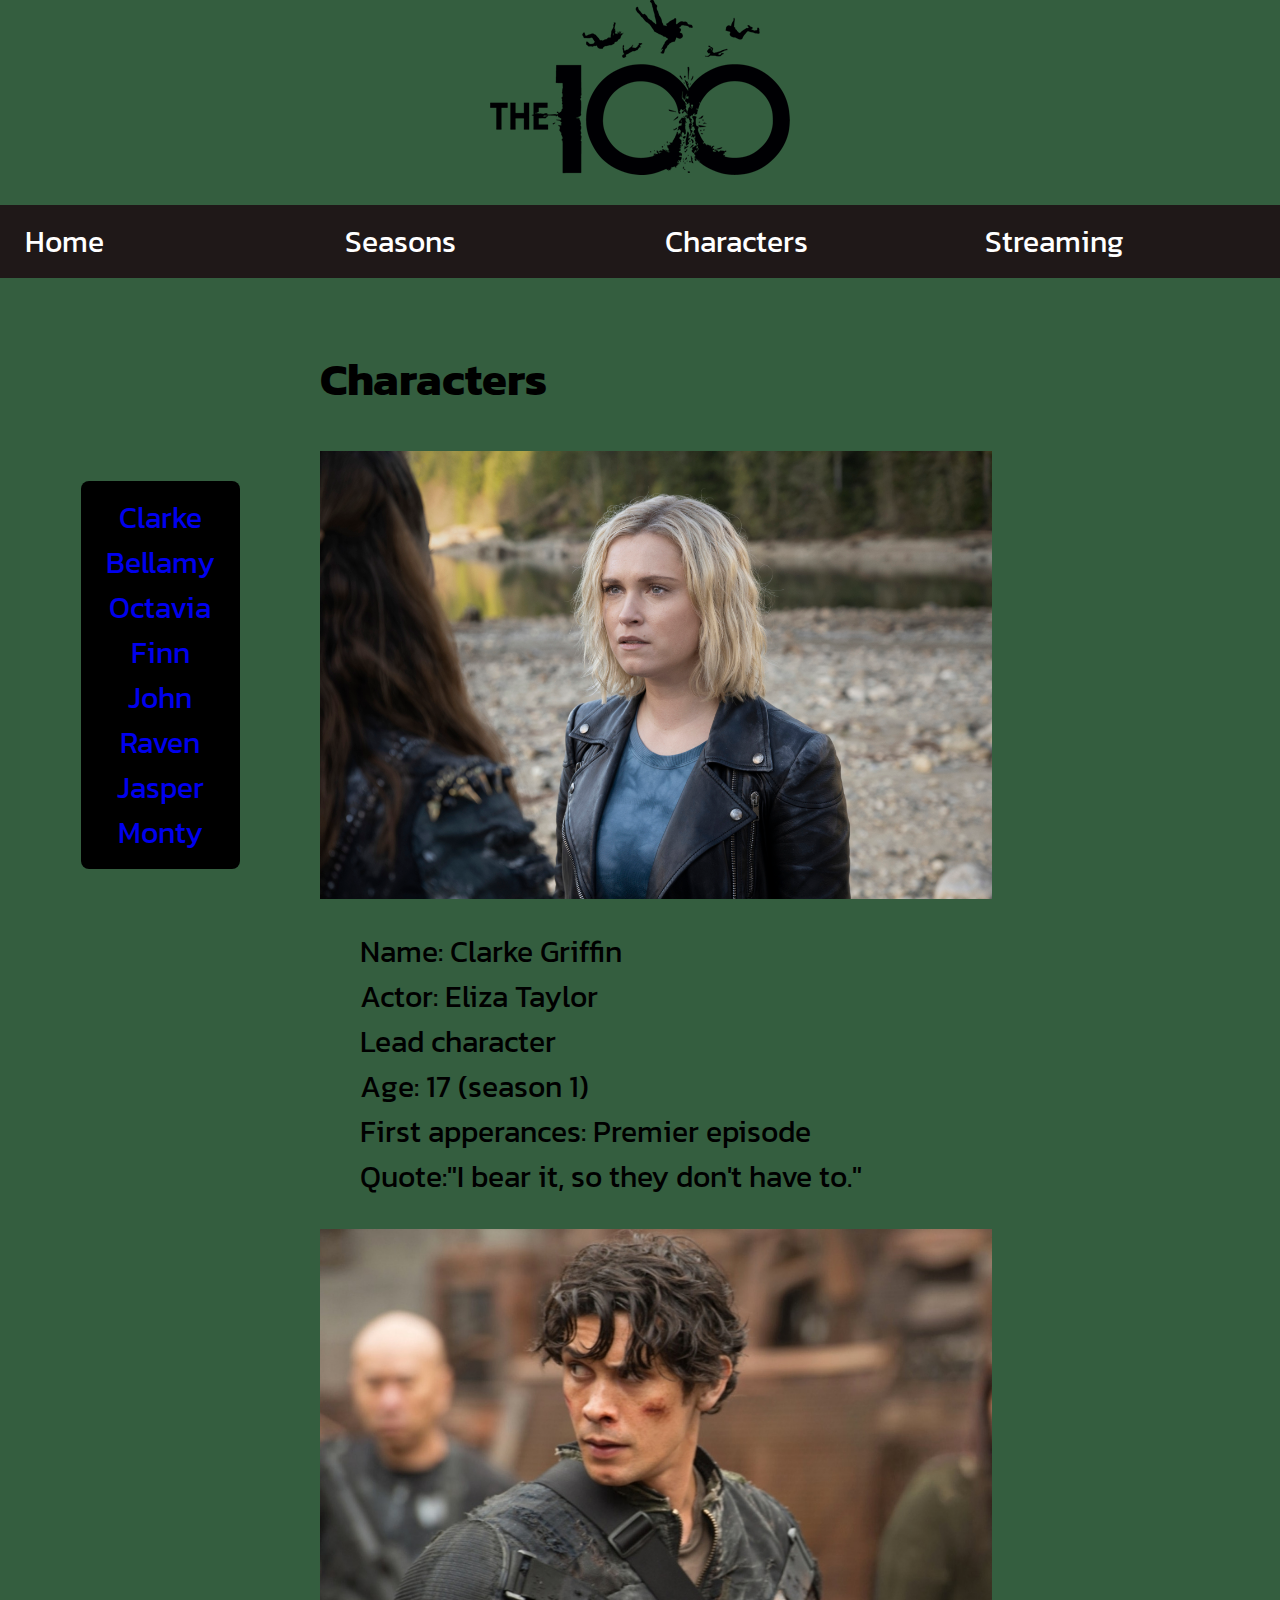
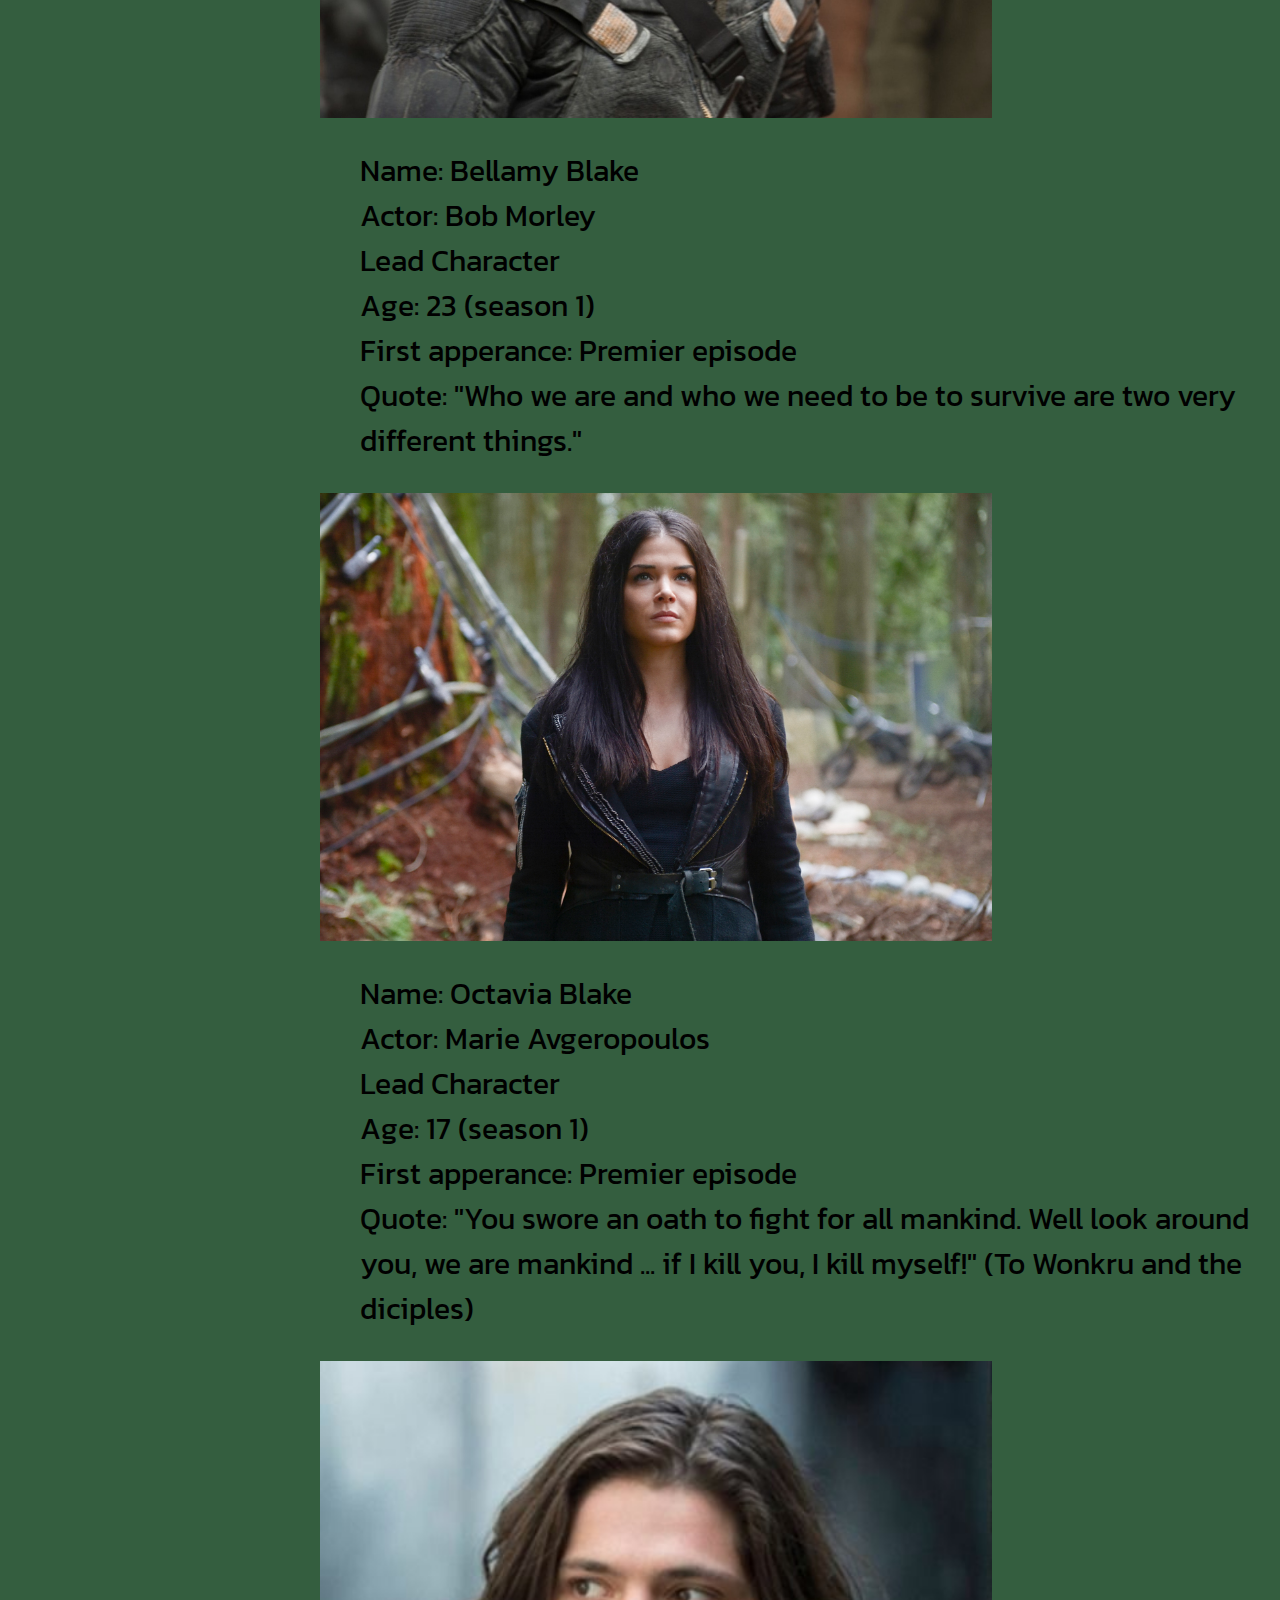
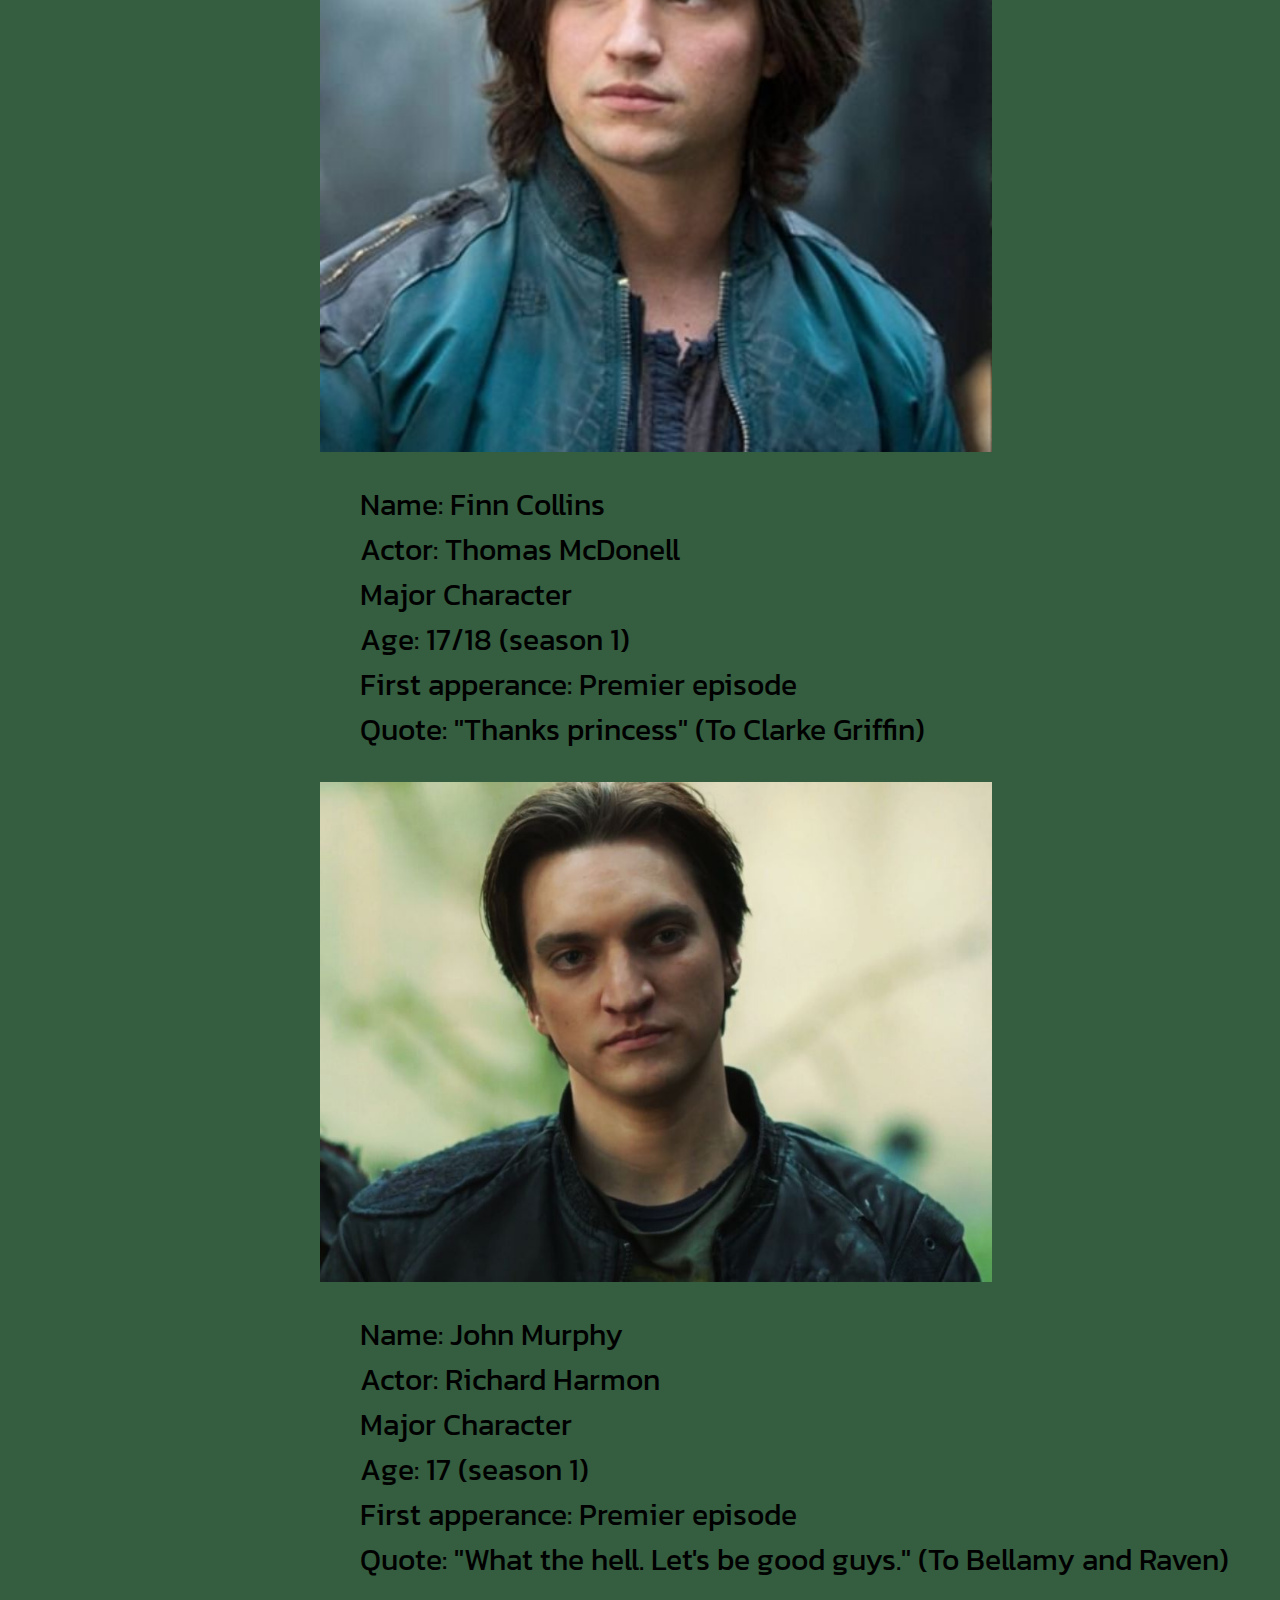
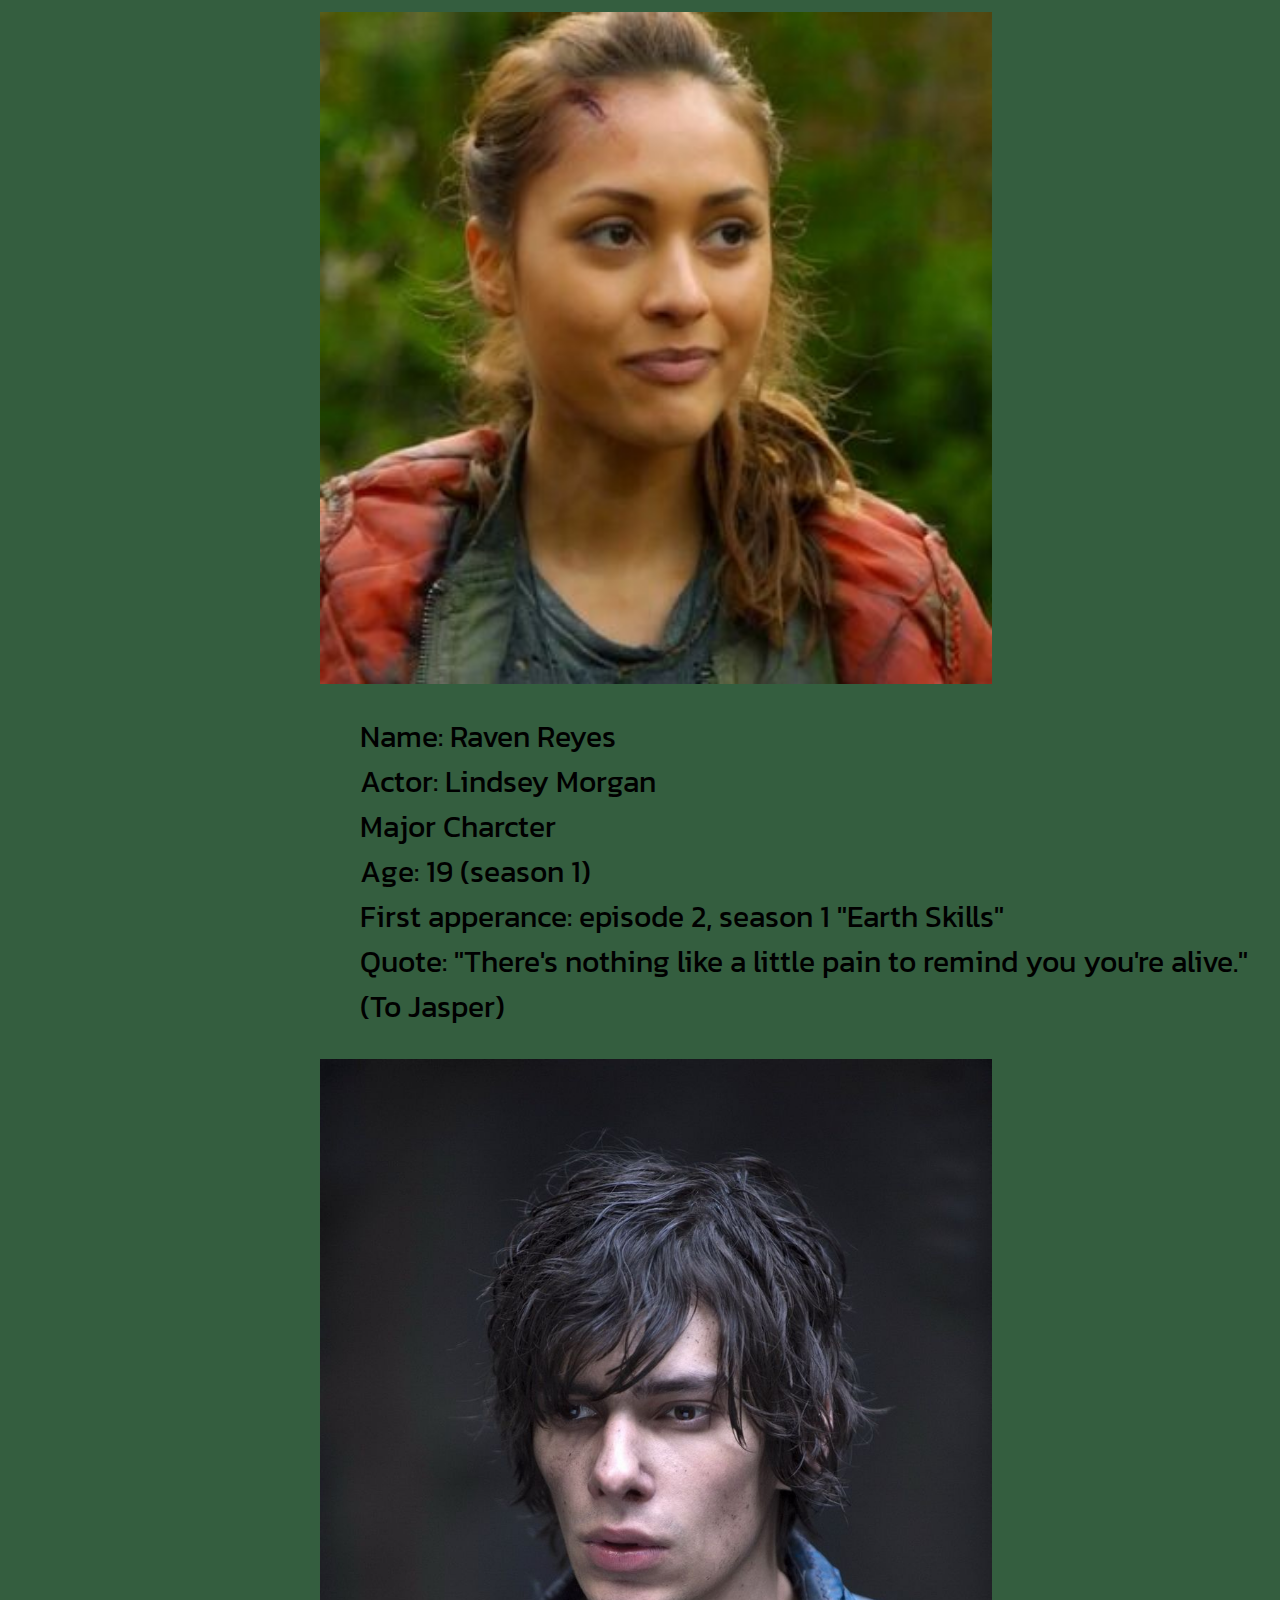
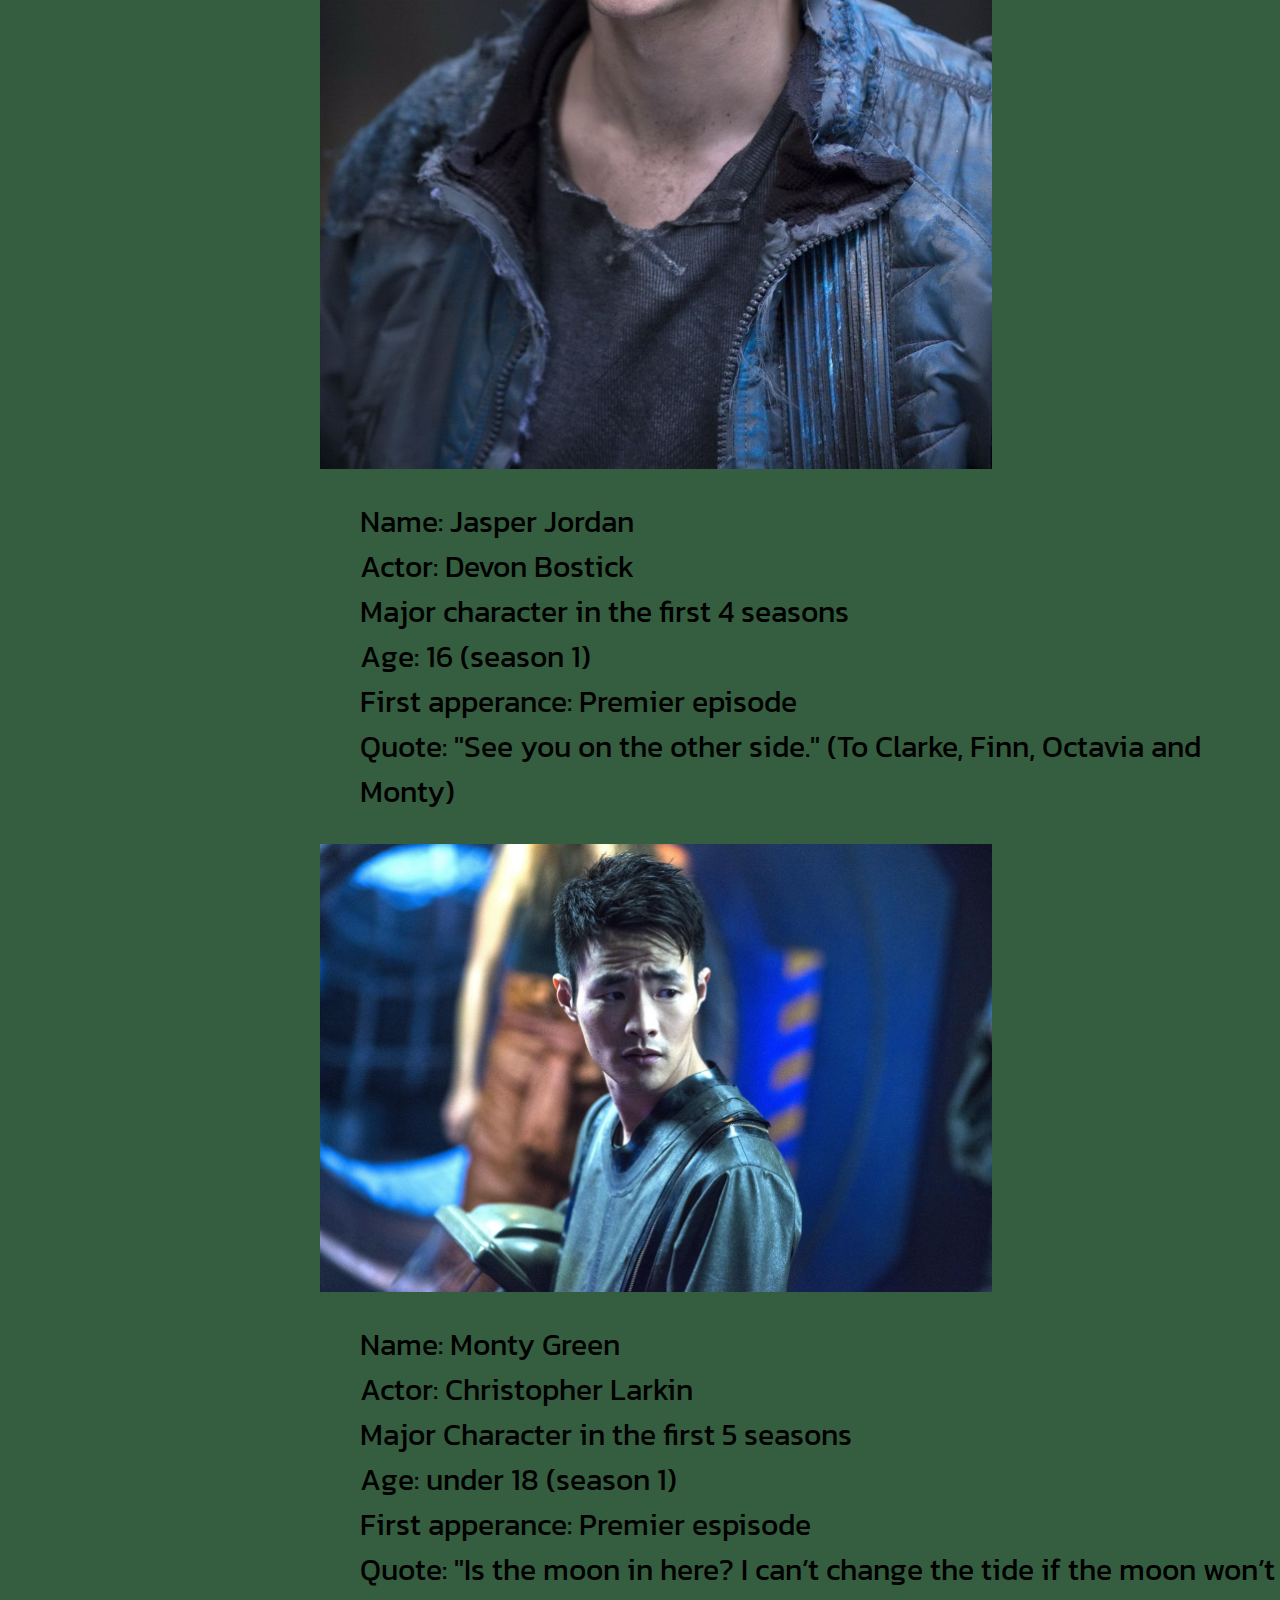
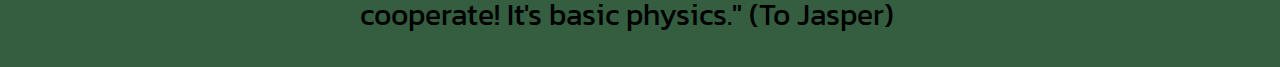
==== characters.html @ 5d99e93c "första versionen" ====
<!DOCTYPE html>
<html lang="sv">
<head>
  <link rel="stylesheet" type="text/css" href="css/style.css">
  <link rel="stylesheet" type="text/css" href="css/grid.css">
  <meta charset="utf-8"/>
  <meta name="viewport" content="width=device-width, initial-scale=1,0">
  <link rel="preconnect" href="https://fonts.googleapis.com">
  <link rel="preconnect" href="https://fonts.gstatic.com" crossorigin>
  <link href="https://fonts.googleapis.com/css2?family=Kanit:wght@300&display=swap" rel="stylesheet">
  <title>Characters</title>
</head>

<body>
  <div class="grid">
    <!-- Standard header-->
    <img id="logga" src=img/logga.png alt="Picture of the logo of the series">

      <p id="home" class="länkdesign"><a href="index.html" title="Home">Home</a></p>
      <p id="seasons" class="länkdesign"><a href="teaser-seasons.html" title="Seasons">Seasons</a></p>
      <p id="characters" class="länkdesign"><a href="characters.html" title="Characters">Characters</a></p>
      <p id="streaming" class="länkdesign"><a href="https://www.netflix.com/se/" title="Streaming">Streaming</a></p>

    <h2 class="teaser">Characters</h2>

    <!-- Lista med länkar till info om de olika karaktärerna -->
    <ul class="characters länk">
      <li><a href="#clarke" title="clarke">Clarke</a></li>
      <li><a href="#bellamy" title="bellamy">Bellamy</a></li>
      <li><a href="#octavia" title="octavia">Octavia</a></li>
      <li><a href="#finn" title="finn">Finn</a></li>
      <li><a href="#john" title="john">John</a></li>
      <li><a href="#raven" title="raven">Raven</a></li>
      <li><a href="#jasper" title="jasper">Jasper</a></li>
      <li><a href="#monty" title="monty">Monty</a></li>
    </ul>

    <!-- Bild på varje karaktär samt lite info -->
    <img class="left" src="img/ClarkeGriffin.jpeg" alt="Bild på karaktären Clarke Griffin">
    <ul id="clarke" class="right">
      <li>Name: Clarke Griffin</li>
      <li>Actor: Eliza Taylor</li>
      <li>Lead character</li>
      <li>Age: 17 (season 1)</li>
      <li>First apperances: Premier episode</li>
      <li>Quote:"I bear it, so they don't have to."</li>
    </ul>

    <img class="left" src="img/Bellamy.jpeg" alt="Bild på karaktären Bellamy Blake">
    <ul id="bellamy" class="right">
      <li>Name: Bellamy Blake</li>
      <li>Actor: Bob Morley</li>
      <li>Lead Character</li>
      <li>Age: 23 (season 1)</li>
      <li>First apperance: Premier episode</li>
      <li>Quote: "Who we are and who we need to be to survive are two very different things."</li>
    </ul>

    <img class="left" src="img/Octavia.jpeg" alt="Bild på karaktären Octavia Blake">
    <ul id="octavia" class="right">
      <li>Name: Octavia Blake</li>
      <li>Actor: Marie Avgeropoulos</li>
      <li>Lead Character</li>
      <li>Age: 17 (season 1)</li>
      <li>First apperance: Premier episode</li>
      <li>Quote: "You swore an oath to fight for all mankind. Well look around you,
        we are mankind ... if I kill you, I kill myself!" (To Wonkru and the diciples)</li>
    </ul>

    <img class="left" src="img/Finn.jpeg" alt="Bild på karaktären Finn Collins">
    <ul id="finn" class="right">
      <li>Name: Finn Collins</li>
      <li>Actor: Thomas McDonell</li>
      <li>Major Character</li>
      <li>Age: 17/18 (season 1)</li>
      <li>First apperance: Premier episode</li>
      <li>Quote: "Thanks princess" (To Clarke Griffin)</li>
    </ul>

    <img class="left" src="img/JohnMurphy.jpeg" alt="Bild på karaktären John Murphy">
    <ul id="john" class="right">
      <li>Name: John Murphy</li>
      <li>Actor: Richard Harmon</li>
      <li>Major Character</li>
      <li>Age: 17 (season 1)</li>
      <li>First apperance: Premier episode</li>
      <li>Quote: "What the hell. Let's be good guys." (To Bellamy and Raven)</li>
    </ul>

    <img class="left" src="img/Raven.jpeg" alt="Bild på karaktären Raven Reyes">
    <ul id="raven" class="right">
      <li>Name: Raven Reyes</li>
      <li>Actor: Lindsey Morgan</li>
      <li>Major Charcter</li>
      <li>Age: 19 (season 1)</li>
      <li>First apperance: episode 2, season 1 "Earth Skills" </li>
      <li>Quote: "There's nothing like a little pain to remind you you're alive." (To Jasper)</li>
    </ul>

    <img class="left" src="img/Jasper.jpeg" alt="Bild på karaktären Jasper Jordan">
    <ul id="jasper" class="right">
      <li>Name: Jasper Jordan</li>
      <li>Actor: Devon Bostick</li>
      <li>Major character in the first 4 seasons</li>
      <li>Age: 16 (season 1)</li>
      <li>First apperance: Premier episode</li>
      <li>Quote: "See you on the other side." (To Clarke, Finn, Octavia and Monty)</li>
    </ul>

    <img class="left" src="img/Monty.jpeg" alt="Bild på karaktären Monty Green">
    <ul id="monty" class="right">
      <li>Name: Monty Green</li>
      <li>Actor: Christopher Larkin</li>
      <li>Major Character in the first 5 seasons</li>
      <li>Age: under 18 (season 1)</li>
      <li>First apperance: Premier espisode</li>
      <li>Quote: "Is the moon in here? I can’t change the tide if the moon won’t cooperate! It's basic physics." (To Jasper)</li>
    </ul>

  </div>
</body>
</html>
---- css/style.css ----
body{
  margin: 0;
  padding: 0;
  font-size: 30px;
  font-family: 'Kanit', sans-serif;
  background-color: rgb(52, 94, 63);
}

/* Alla listor */
li{
  list-style-type:none;
}

/* Alla länkar */
a:link{
  text-decoration: none;
}

/* H1 - bild på loggan*/
#logga{
justify-self:center;
}

/*Navigationbar*/
#home, #seasons, #characters, #streaming{
  background-color: rgb(31, 24, 24);
  align-items: center;
  position: sticky;/* Menyn kommer att följa med när man scrollar förbi menyn*/
  top: 0;
  font-size: 30px;
  font-weight:normal;
}

/* Style på länkar (färg, storlek)*/
.länkdesign a:link, a:visited {
  color: white;
  padding:14px 25px;
  text-align: center;
  display: inline-block;
}

/* Ändrar färg när du håller musen över länken*/
.länkdesign a:hover, a:active {
  background-color: black;
  padding:14px 25px;
  border-radius: 15px; /* Länkens kanter blir rundade*/
}

/* Bild med kort info om serien över*/
#signaturbild{
  width: 100%;
  margin-top: -30px;
}

.textpåbild{
  font-weight: bold; /* Texten är i fetstil*/
  color: black;
  justify-self:center;
}

.infolist{ /* Lista med info över bild */
  background: rgba(255, 255, 255, 0.5); /* Bakgrunden är genomskinlig men inte texten*/
  border-radius: 8px; /* Textens bakgrund är lite rundad i kanterna*/
  text-align: center;
  padding: 10px 0px 10px 0px;
}

.design a:link{ /* LÄnken i texten över bilden */
  background-color: black;
  padding: 15px 32px;
  border-radius: 8px; /* Länkens bakgrund är lite rundad i kanterna*/
}

.design a:hover, a:active{ /* Länken i texten över bilden *//* Länkens bakgrund blir grön när man håller musen över den*/
  background-color: rgb(35, 47, 32);
}


/* Bildstorlekar och mellanrum mellan reviewerna och bilderna*/
.image1, .image2{
  width: 95%;
  justify-self: center;
}

.review1, .image1{
  margin-top: 150px;
}

.review2, .image2{
  margin-bottom: 150px;
}

.review1, .review2, .streaming{
  text-align: center;
  align-self: center;
  padding: 10px;
  font-weight: bold;
}

.image3{
  width: 80%;
  justify-self:center;
}

.lastimage{
  width:100%;
  margin-top: 150px;
}

/* Teaser/Seasons / Characters*/

.seasons, .characters{
  background-color: black;
  border-radius: 8px; /* Menyns bakgrund blir rundad i kanterna */
  position: sticky;/* Menyn kommer att följa med när man scrollar förbi menyn*/
  top: 100px;
  justify-self: center;
  text-align: center;
  align-self: center;
  padding: 14px 25px;
}

.länk a:hover, a:active{ /* Länkar i menyn till seasons och characters */
  background-color: rgb(35, 47, 32);
  border-radius: 8px; /* Menyns bakgrund blir rundad i kanterna */
  justify-self: center;
}

.left{
  width: 70%;
}

@media only screen and (max-width: 480px) {/* FÖr mobil */
  *{
    font-size: 20px;
  }

  #signaturbild{
    height: 320px;
  }

  .review1, .image1, .lastimage{
    margin-top: 50px;
  }

  .review2, .image2{
    margin-bottom: 50px;
  }

  h1.teaser{
    font-size: 30px;
  }

  .left{
    width:95%;
  }

  .left, .right{
    justify-self: center;
  }

  .seasons, .characters{
    margin-right: 10px;
  }
}
---- css/grid.css ----
.grid{
  display: grid;
  grid-template-columns: repeat(4, 1fr);
  grid-template-rows: minmax(40px auto);
}

/*Navigation bar*/

/* H1 - bild på loggan*/
#logga{
  grid-column: 1/-1;
  grid-row: 1/2;
}

/*navigationbar*/
#home, #seasons, #characters, #streaming{
  grid-row:2/3;
}

#home{
  grid-column:1/2;
}

#seasons{
  grid-column:2/3;
}

#characters{
  grid-column:3/4;
}

#streaming{
  grid-column:4/5;
}

/* Startsida */

/* Bild med text*/
#signaturbild{
  grid-column: 1/-1;
  grid-row: 3/4;
}

.textpåbild{
  grid-column: 1/3;
  grid-row: 3/4;
}

/* Reviewer med tillhörande bilder */
.review1{
  grid-column: 1/3;
  grid-row: 4/5;
}

.image1{
  grid-column: 3/5;
  grid-row: 4/5;
}

.review2{
  grid-column: 3/5;
  grid-row: 5/6;
}

.image2{
  grid-column: 1/3;
  grid-row: 5/6;
}

/* Bild på netflix med tillhörande länk */
.streaming{
  grid-column: 3/6;
  grid-row: 6/7;
}

.image3{
  grid-column: 1/3;
  grid-row: 6/7;
}

/* Sista bilden */
.lastimage{
  grid-column: 1/-1;
  grid-row: 7/8;
}

/* Teaser - seasons / Character */
h1.teaser{
  grid-row: 3/4;
}

h2.teaser{
  grid-row: 3/4;
}

.teaser{
  grid-column: 2/-1;
  grid-row: 4/5;
}

/* Säsong och karaktär meny */
.seasons, .characters{
  grid-column: 1/2;
  grid-row: 4/5;
}

/* Bilder med tillhörande info */
.teaser, .left, .right{
  grid-column: 2/5;
}


@media only screen and (max-width: 480px) { /* För mobil */
/* Startsidan */
  .textpåbild{
    grid-column:1/4;
  }

  .image1, .image2, .image3, .review1, .review2, .streaming{
    grid-column:1/-1;
  }

  .image1{
    grid-row: 4/5;
  }

  .image2{
    grid-row: 6/7;
  }

  .image3{
    grid-row: 8/9;
  }

  .review1{
    grid-row: 5/6;
  }

  .review2{
    grid-row: 7/8;
  }

  .streaming{
    grid-row: 9/10;
  }

  .lastimage{
    grid-row: 10/11;
  }

/* Seasons / Characters */
  .seasons, .characters{
    grid-row: 4/6;
  }
}
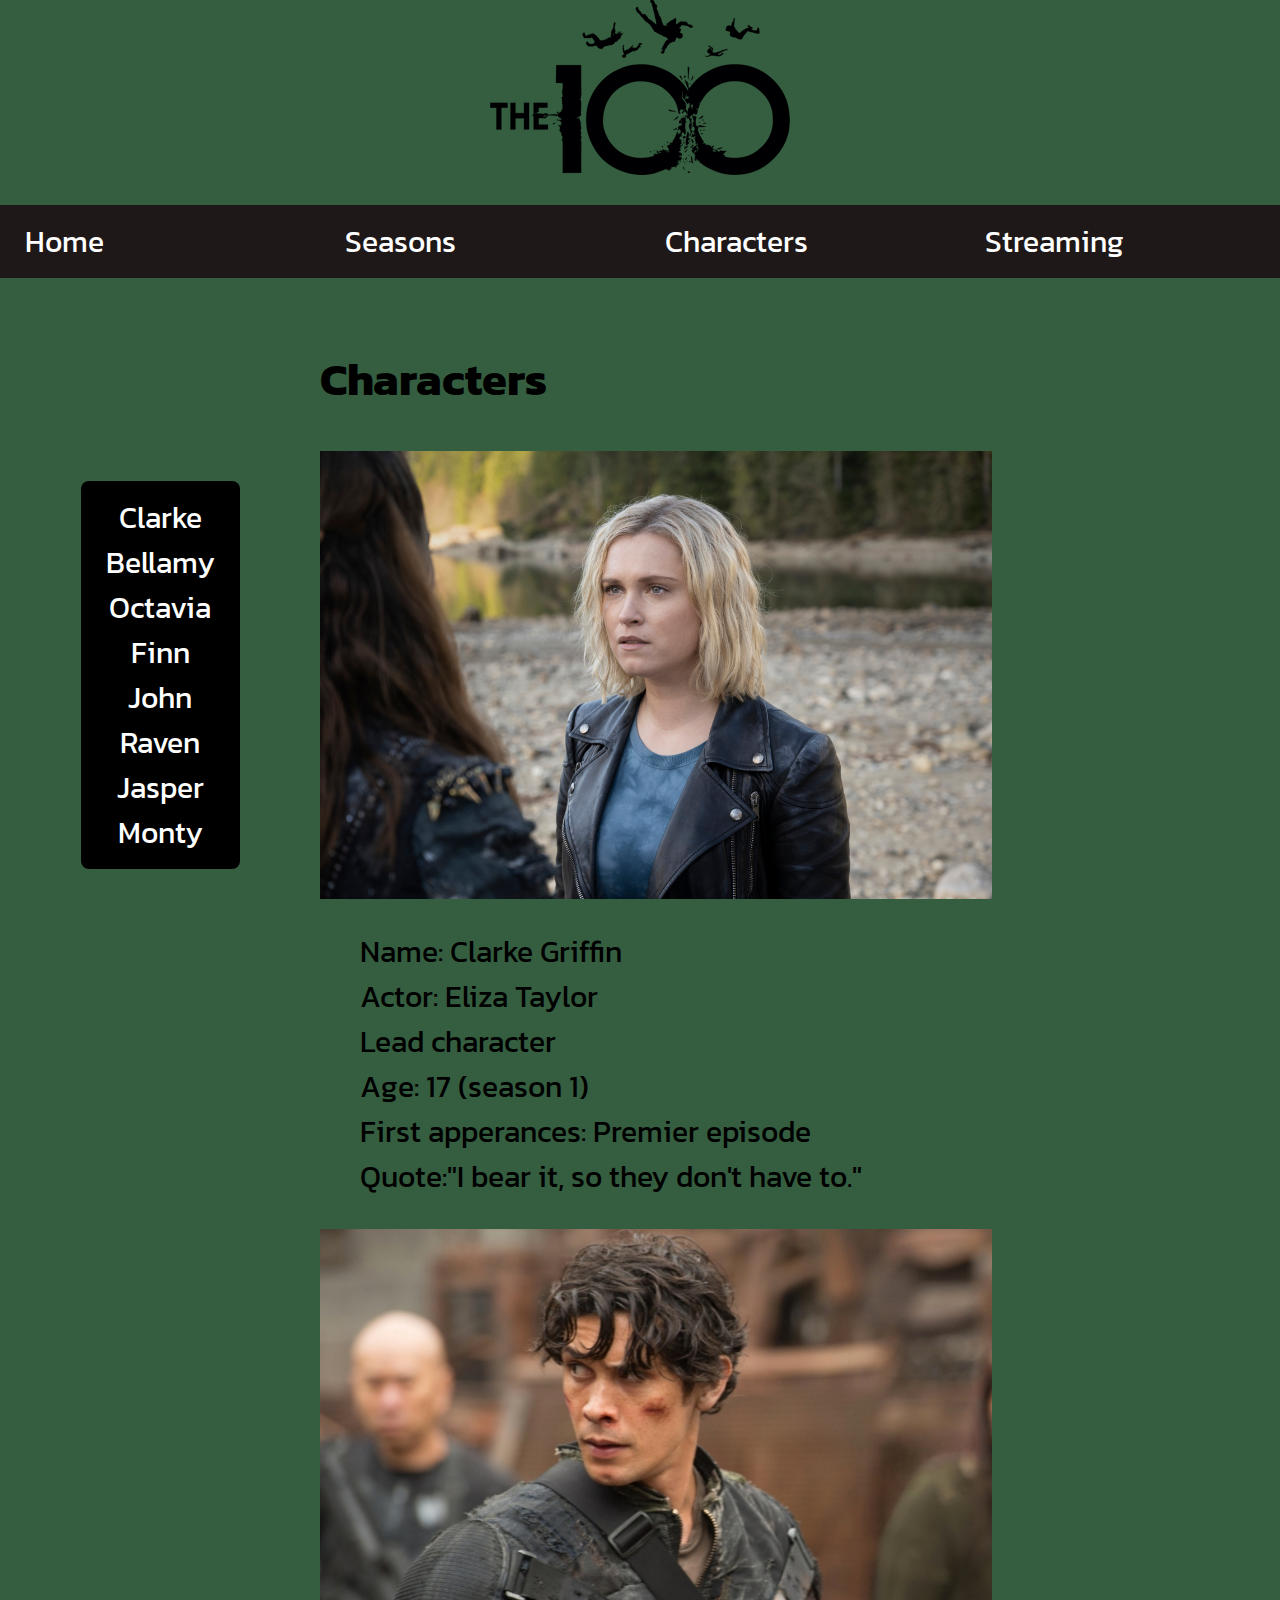
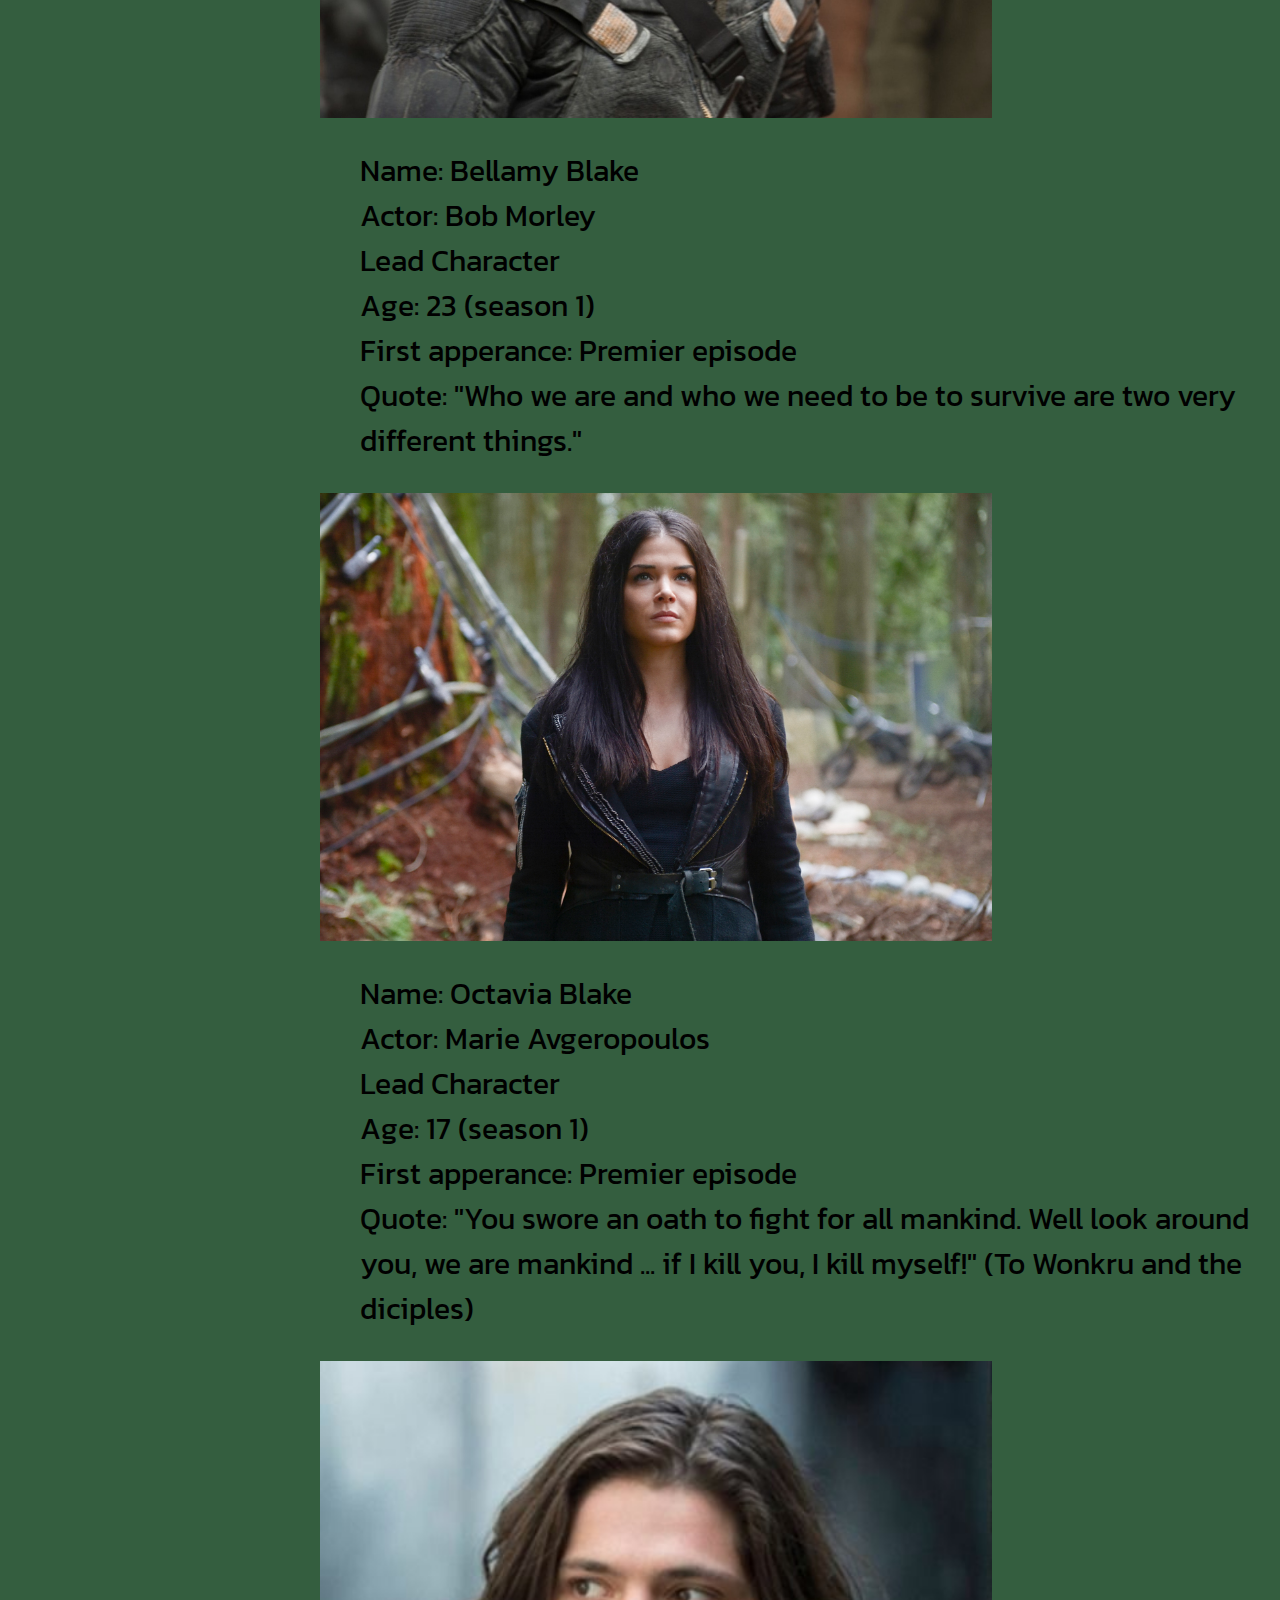
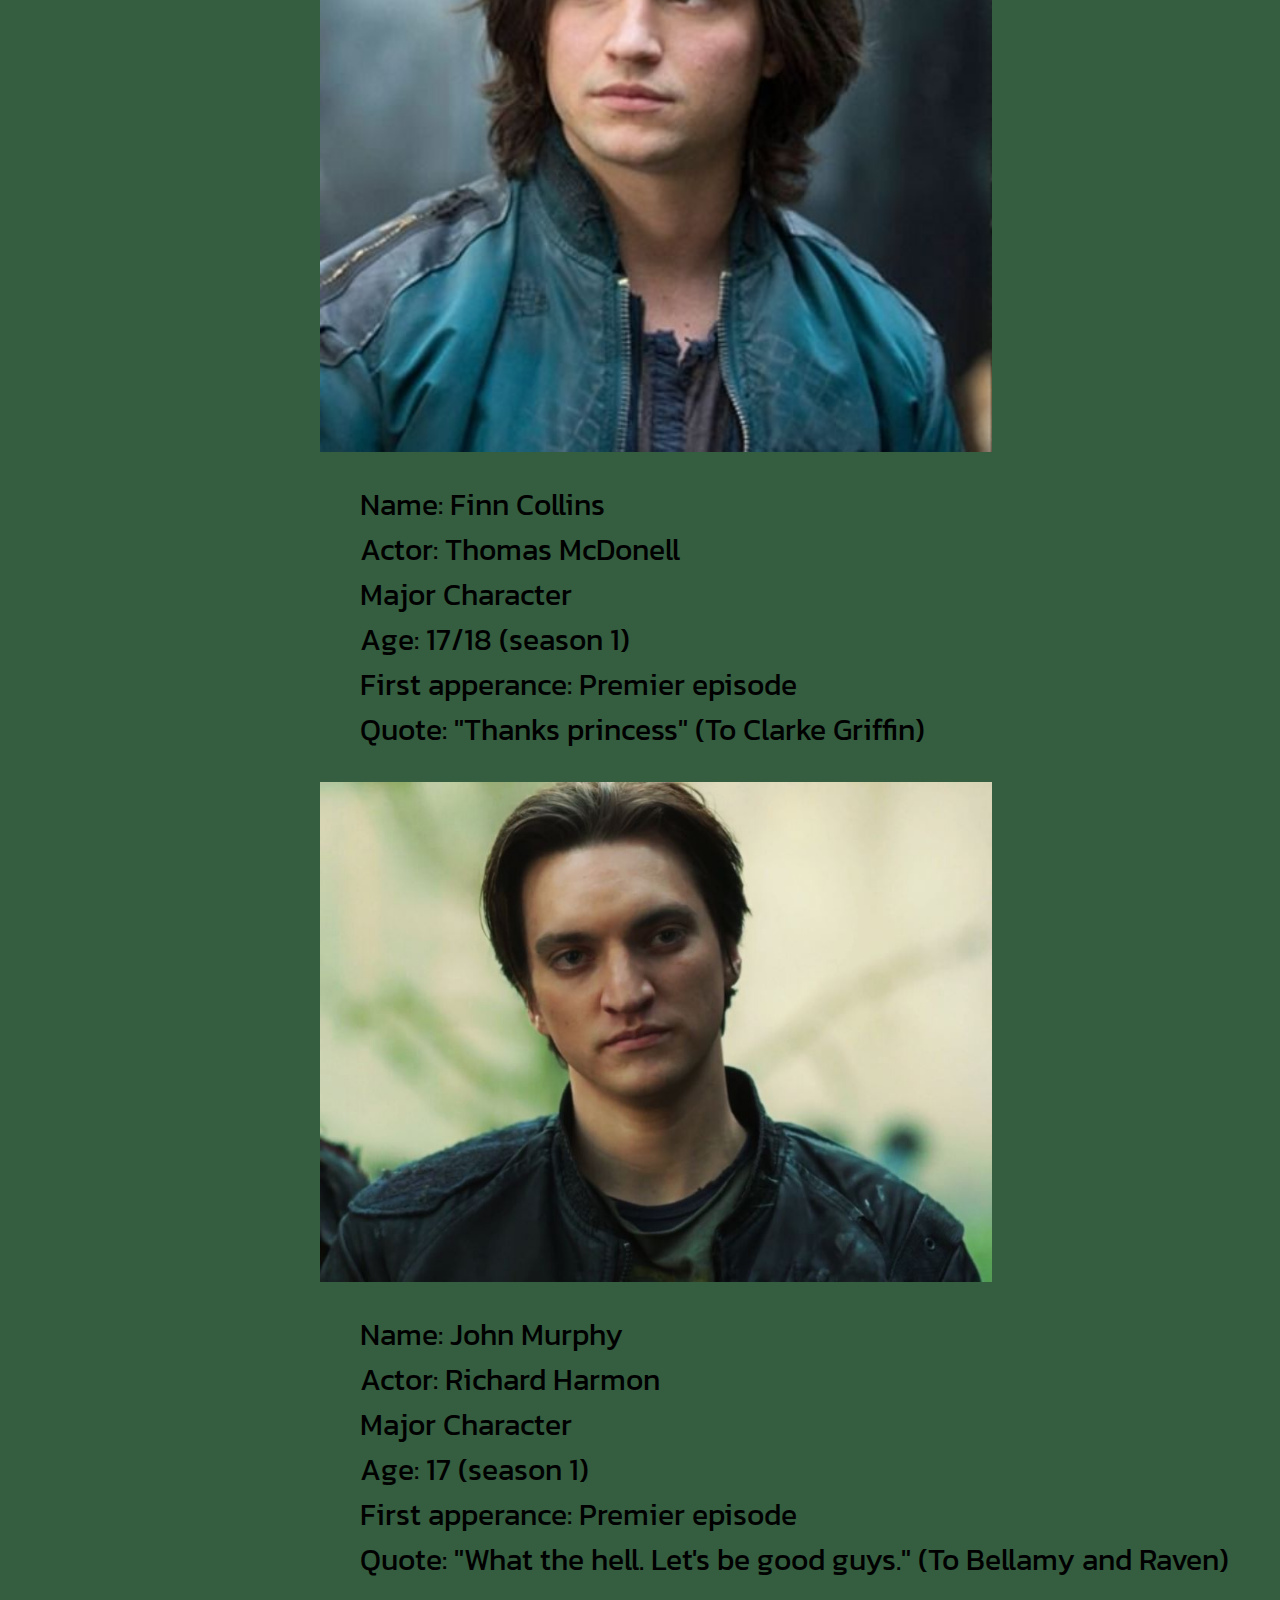
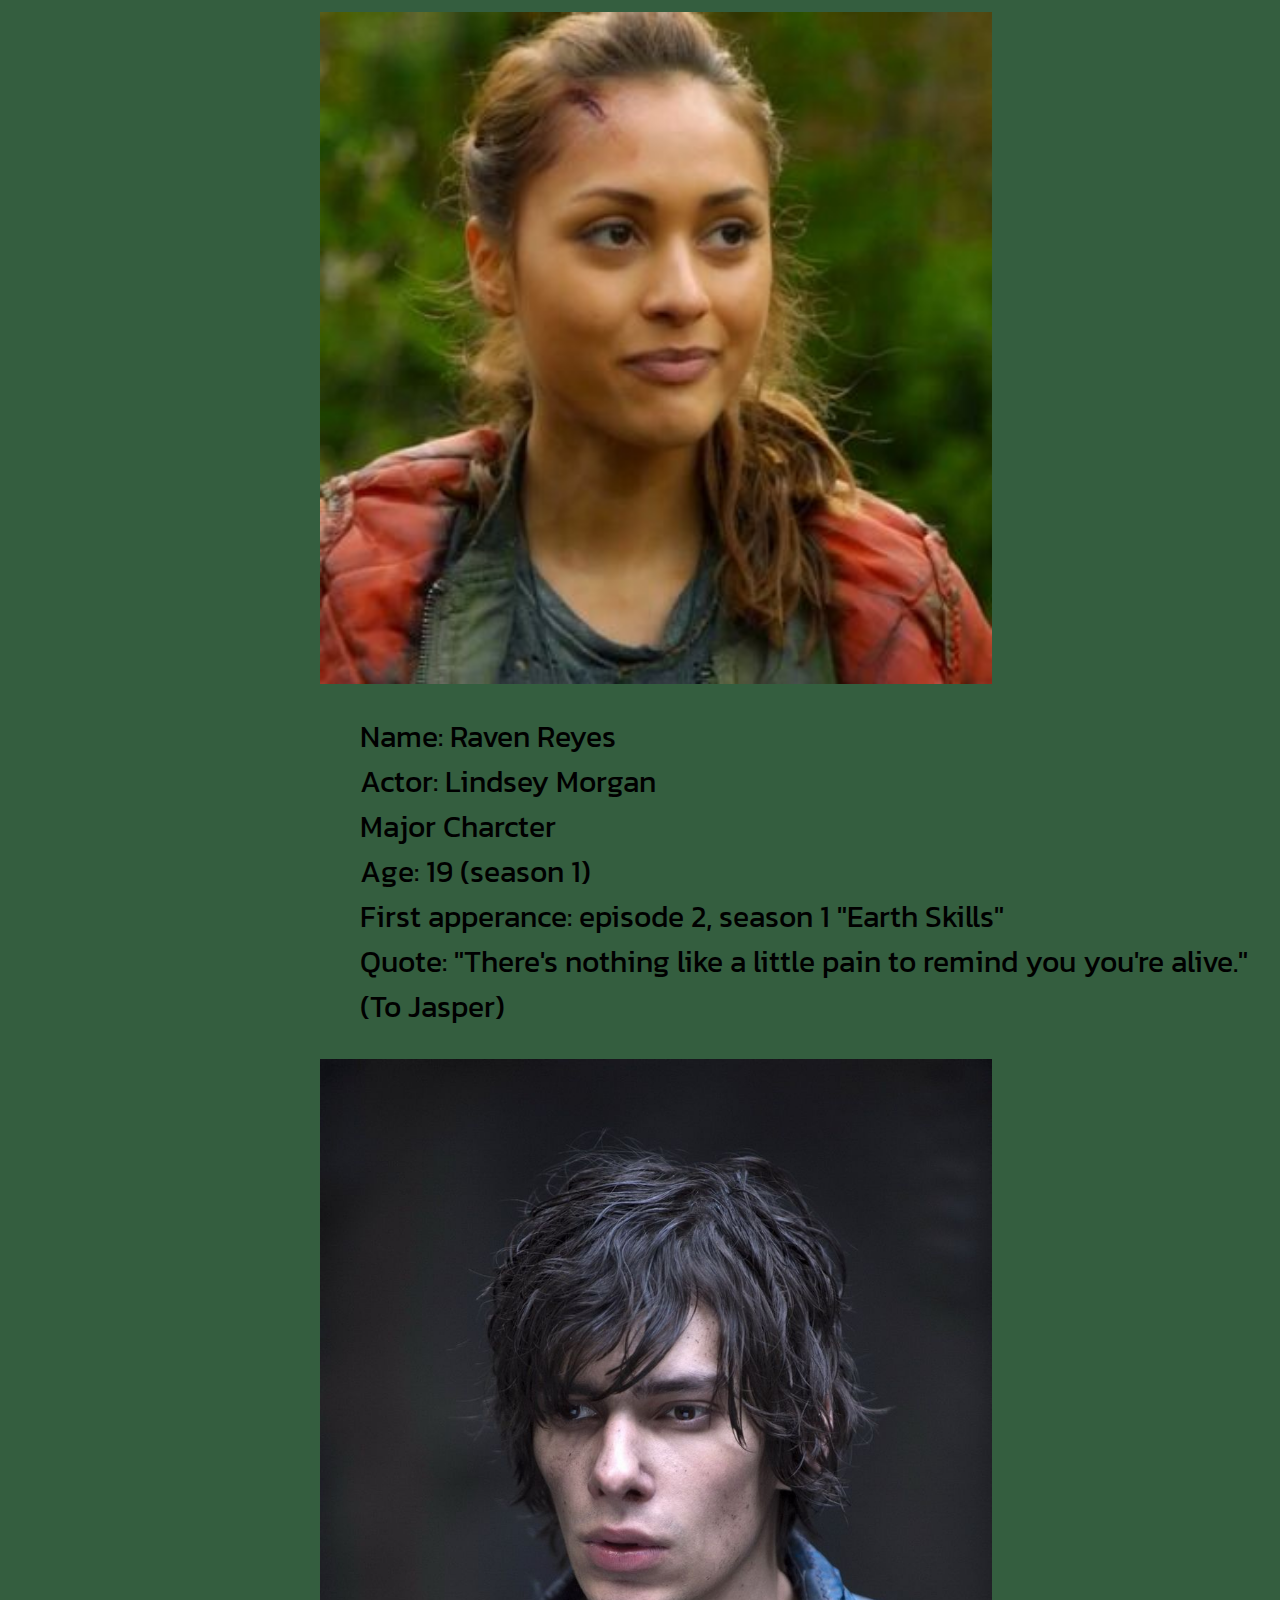
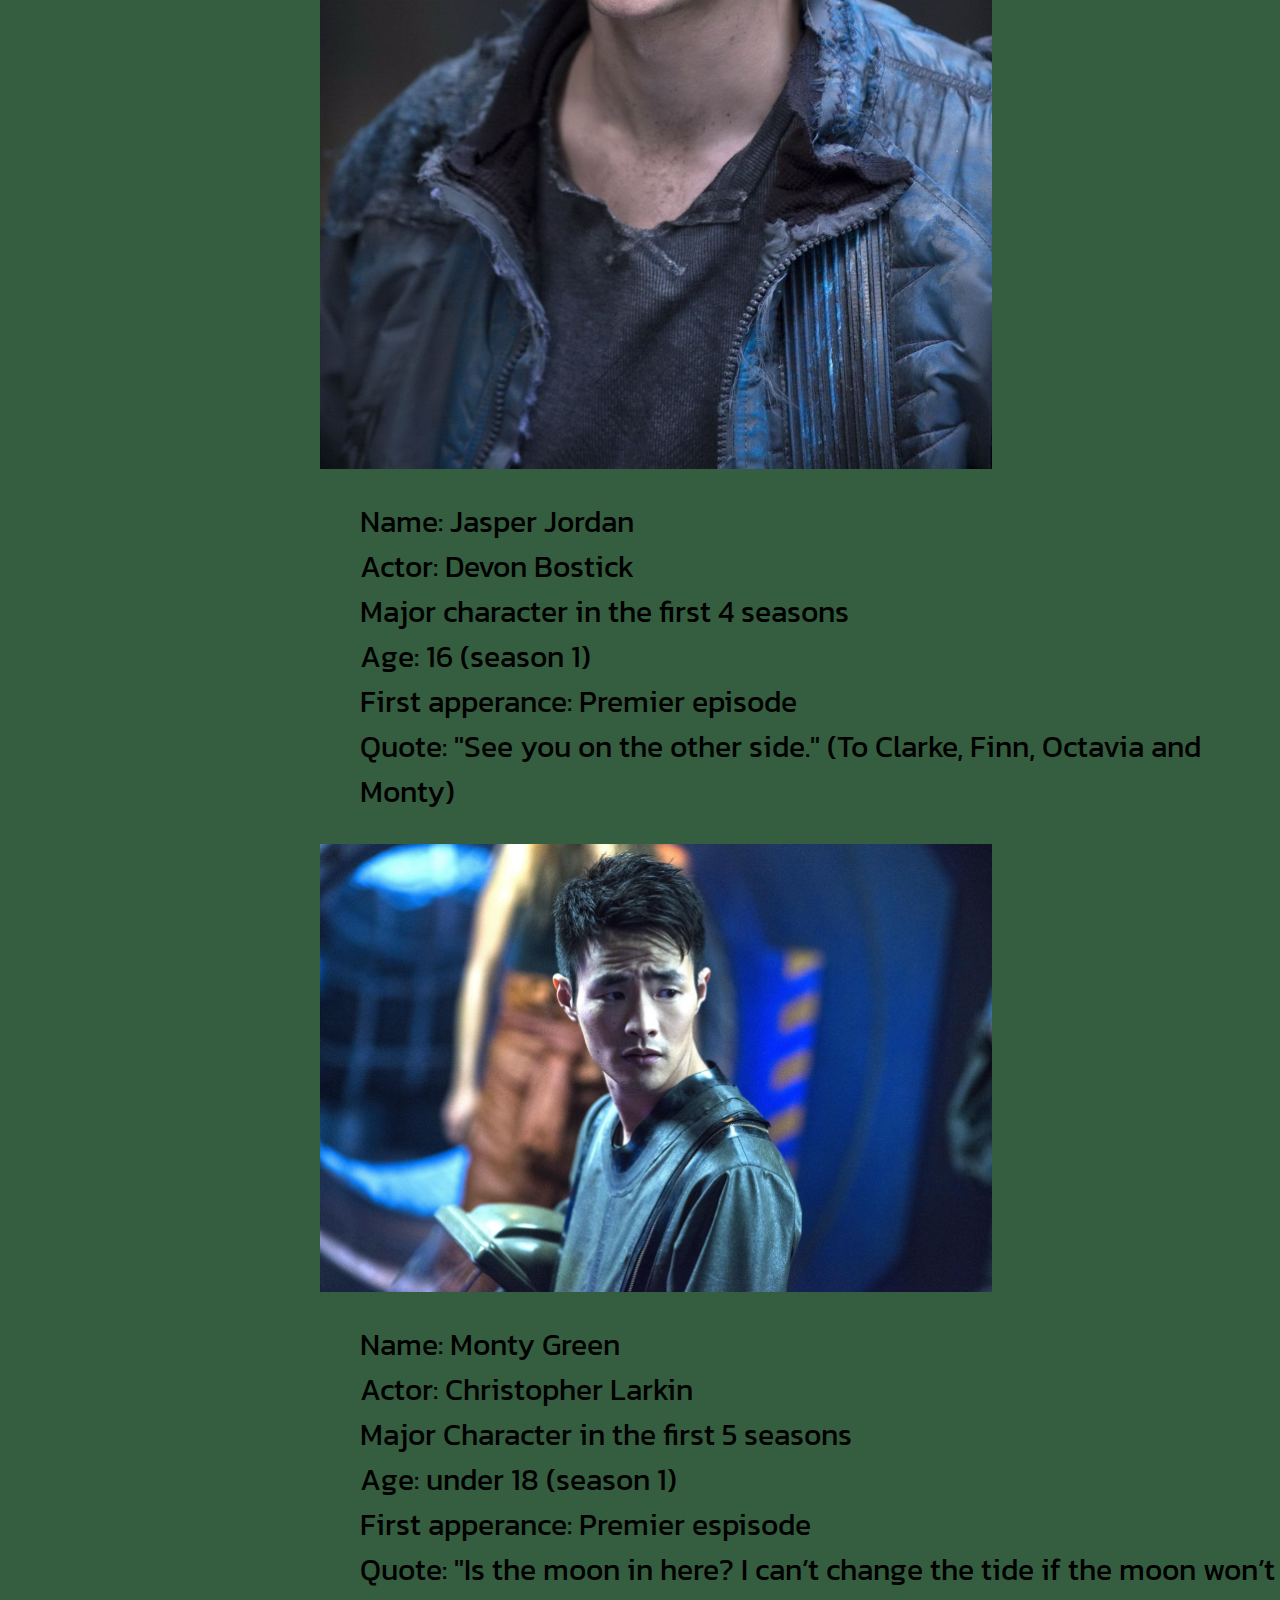
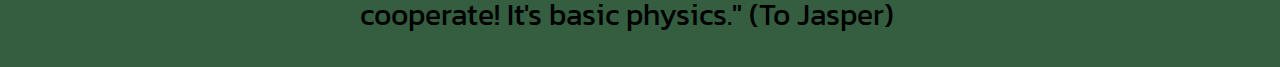
==== commit 66c70143: "tredje versionen" ====
--- a/characters.html
+++ b/characters.html
@@ -14,7 +14,7 @@
 <body>
   <div class="grid">
     <!-- Standard header-->
-    <img id="logga" src=img/logga.png alt="Picture of the logo of the series">
+    <img id="logga" src=img/logga.png alt="Picture of the logo of the series" onclick="document.location.href='index.html'">
 
       <p id="home" class="länkdesign"><a href="index.html" title="Home">Home</a></p>
       <p id="seasons" class="länkdesign"><a href="teaser-seasons.html" title="Seasons">Seasons</a></p>
--- a/css/style.css
+++ b/css/style.css
@@ -67,6 +67,7 @@
 
 .design a:link{ /* LÄnken i texten över bilden */
   background-color: black;
+  color: white;
   padding: 15px 32px;
   border-radius: 8px; /* Länkens bakgrund är lite rundad i kanterna*/
 }
@@ -120,6 +121,12 @@
   padding: 14px 25px;
 }
 
+.länk a:link{
+  color: white;
+  background-color: black;
+  border-radius: 8px; /* Menyns bakgrund blir rundad i kanterna */
+}
+
 .länk a:hover, a:active{ /* Länkar i menyn till seasons och characters */
   background-color: rgb(35, 47, 32);
   border-radius: 8px; /* Menyns bakgrund blir rundad i kanterna */
--- a/css/grid.css
+++ b/css/grid.css
@@ -113,7 +113,7 @@
 @media only screen and (max-width: 480px) { /* För mobil */
 /* Startsidan */
   .textpåbild{
-    grid-column:1/4;
+    grid-column:1/5;
   }
 
   .image1, .image2, .image3, .review1, .review2, .streaming{
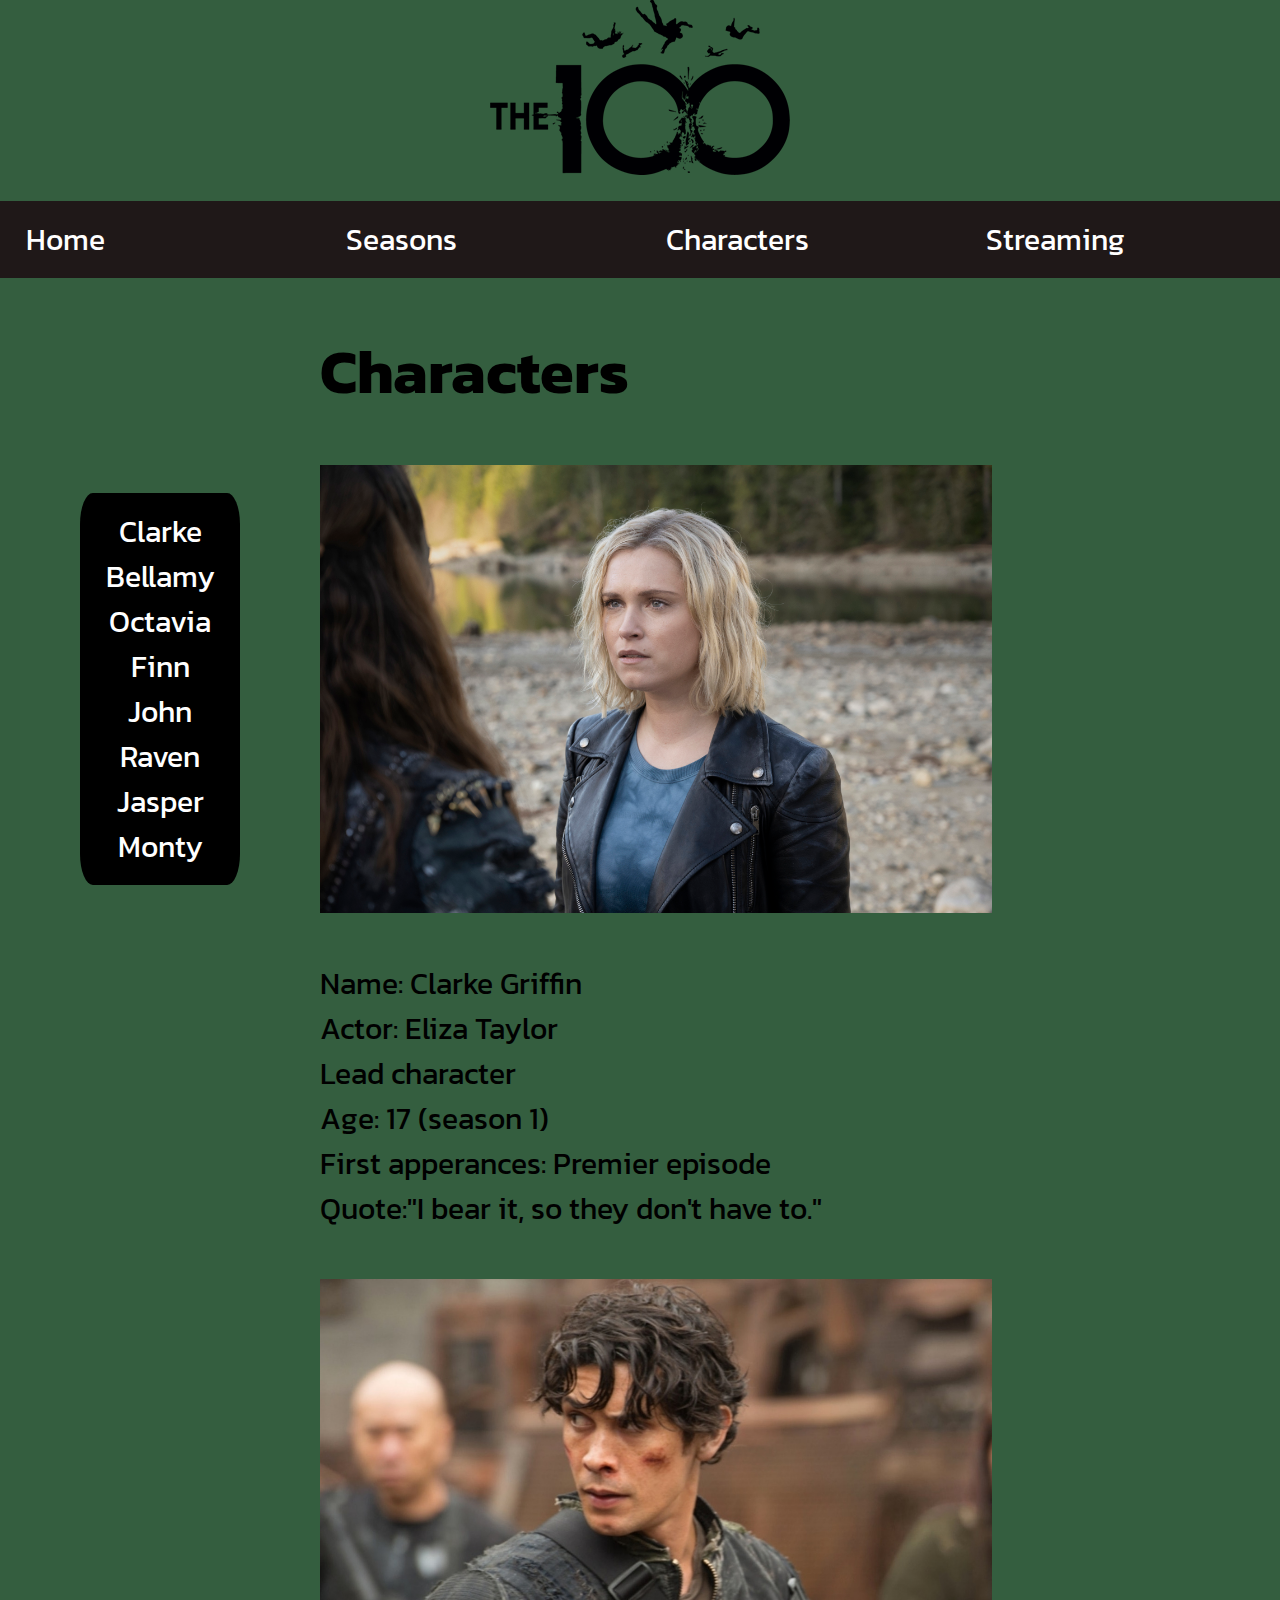
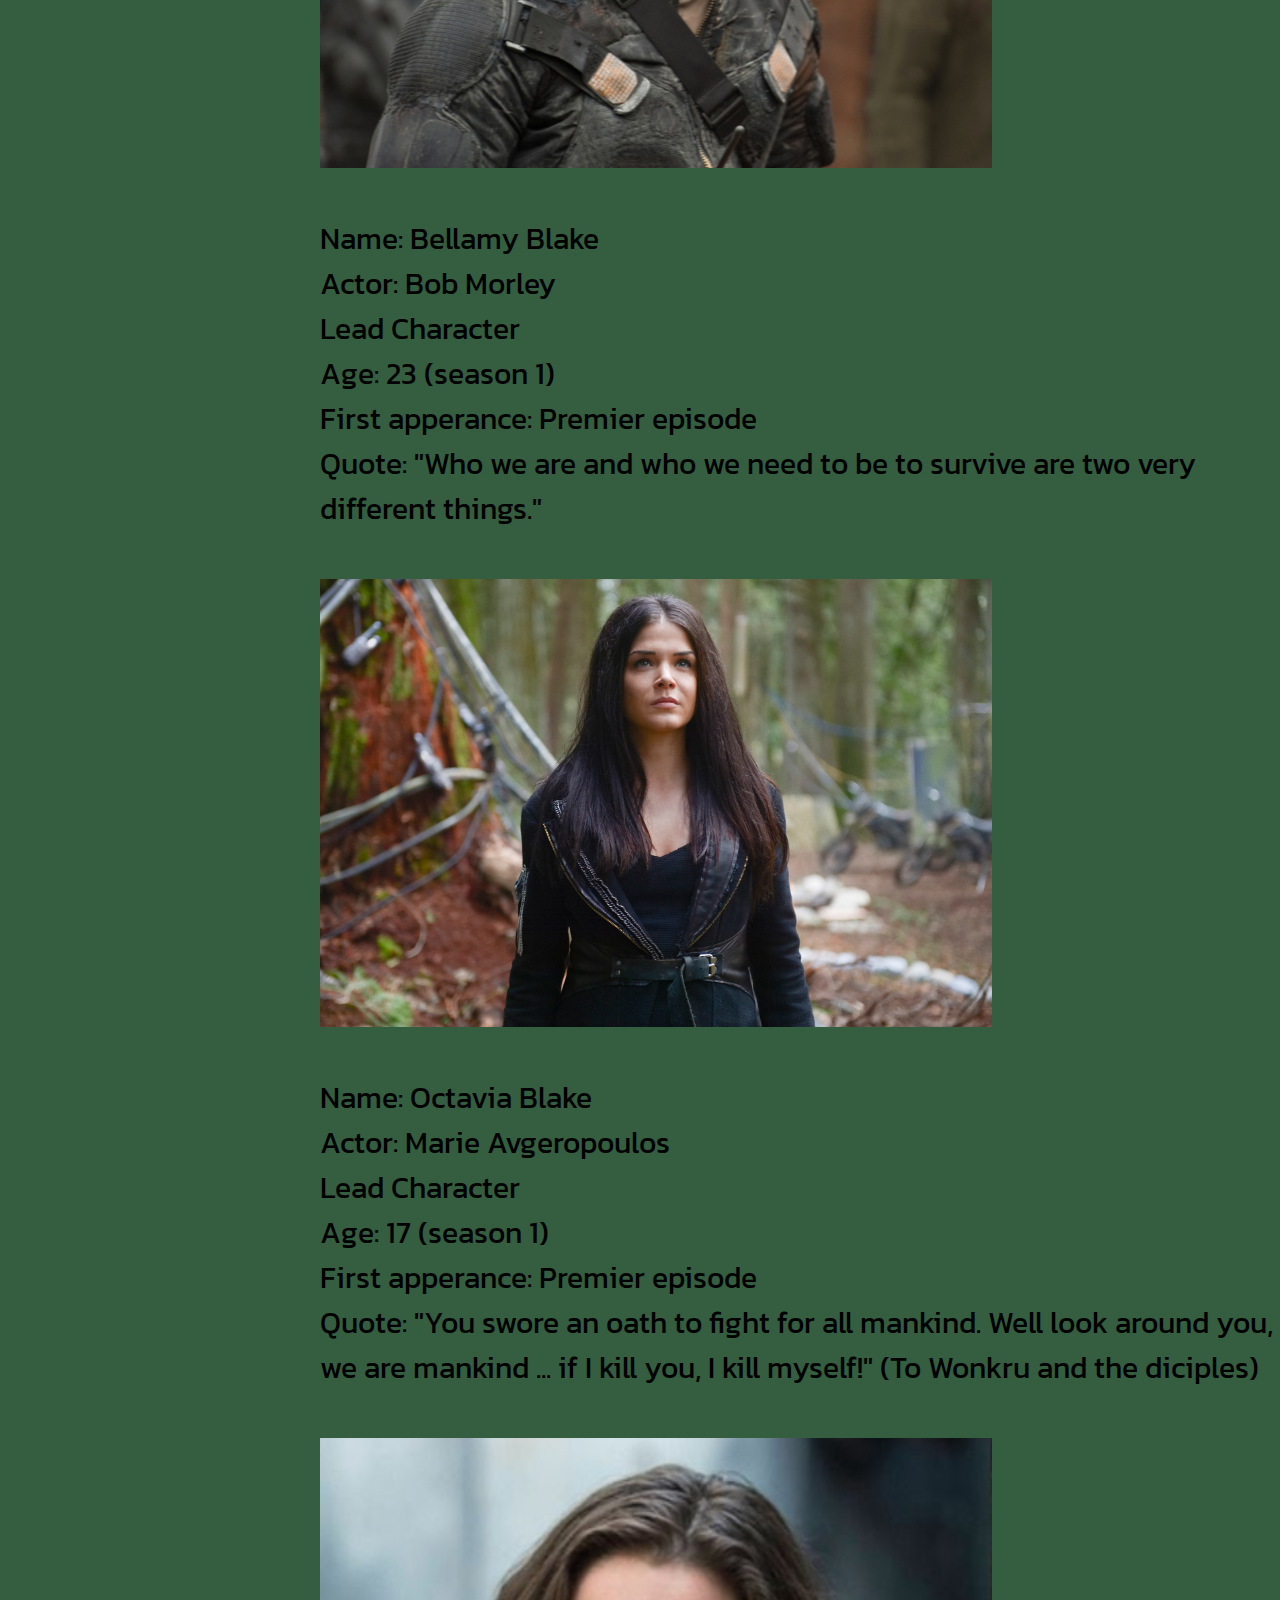
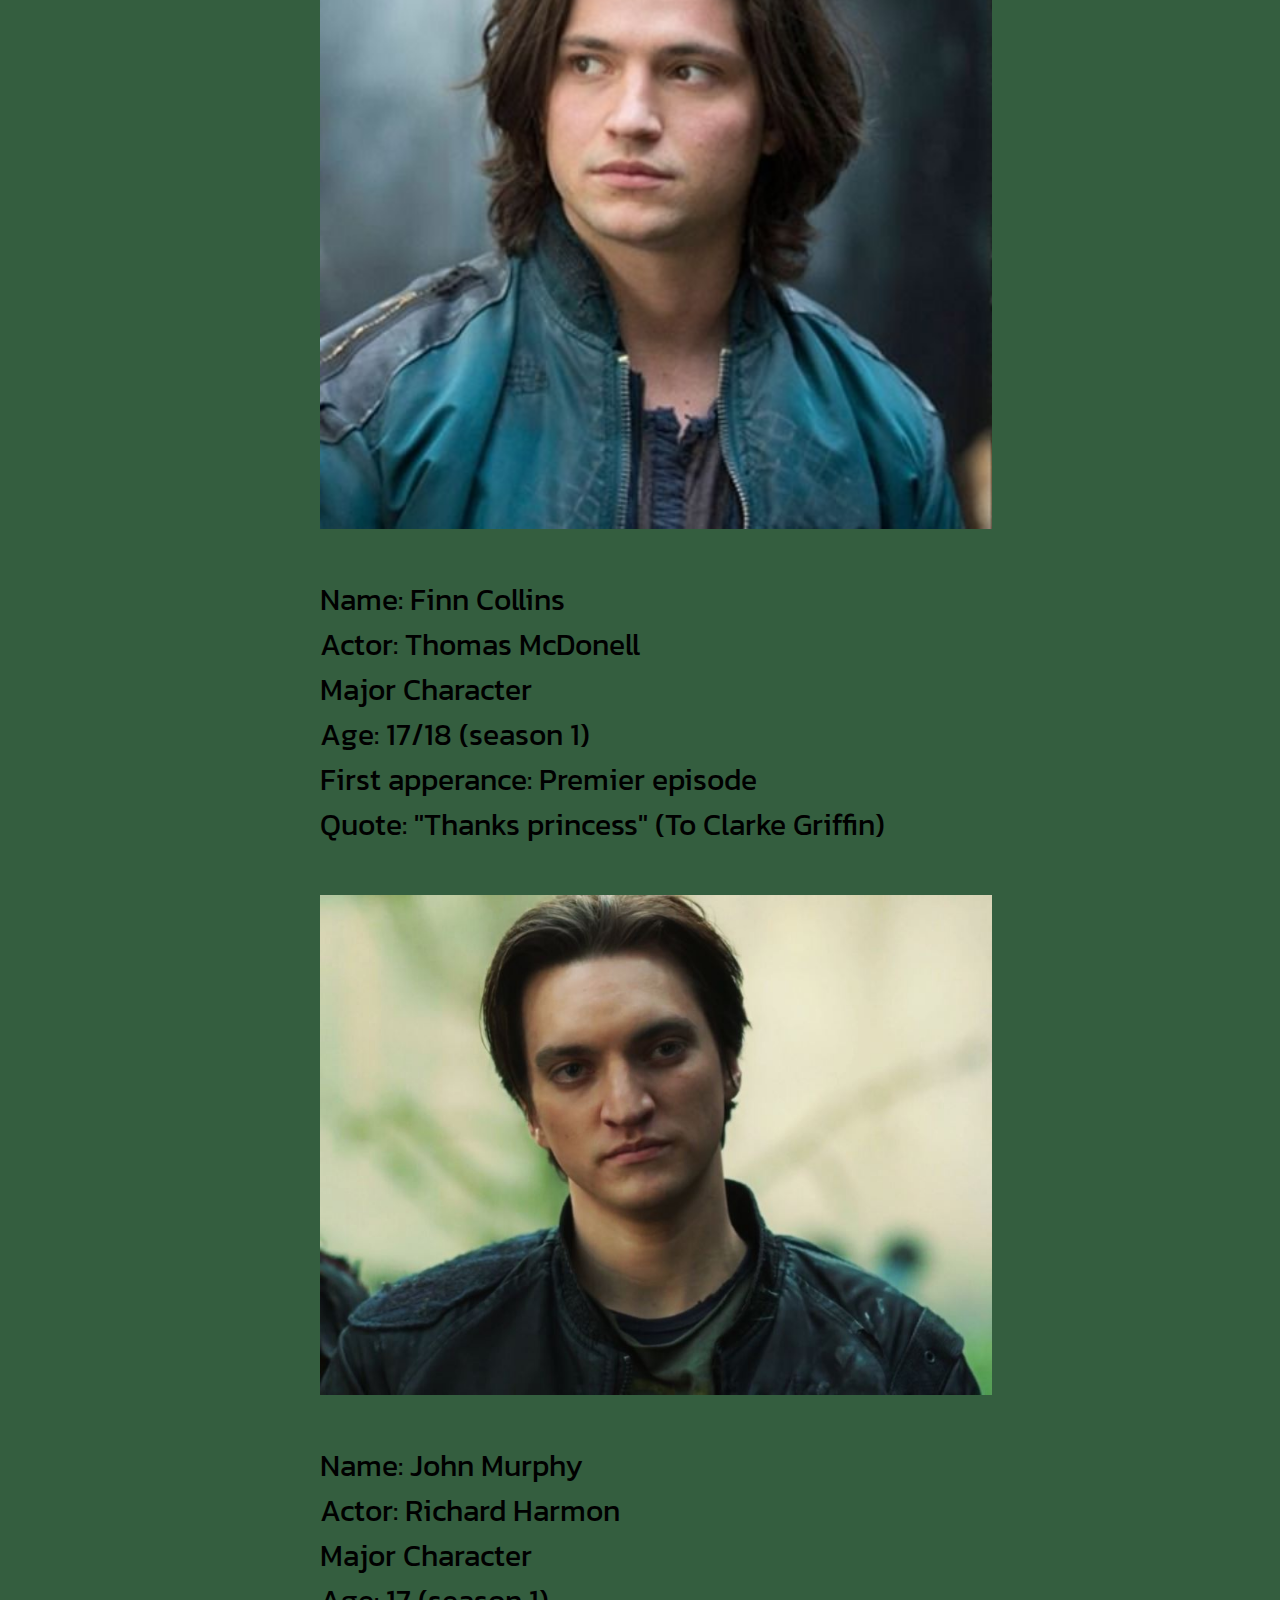
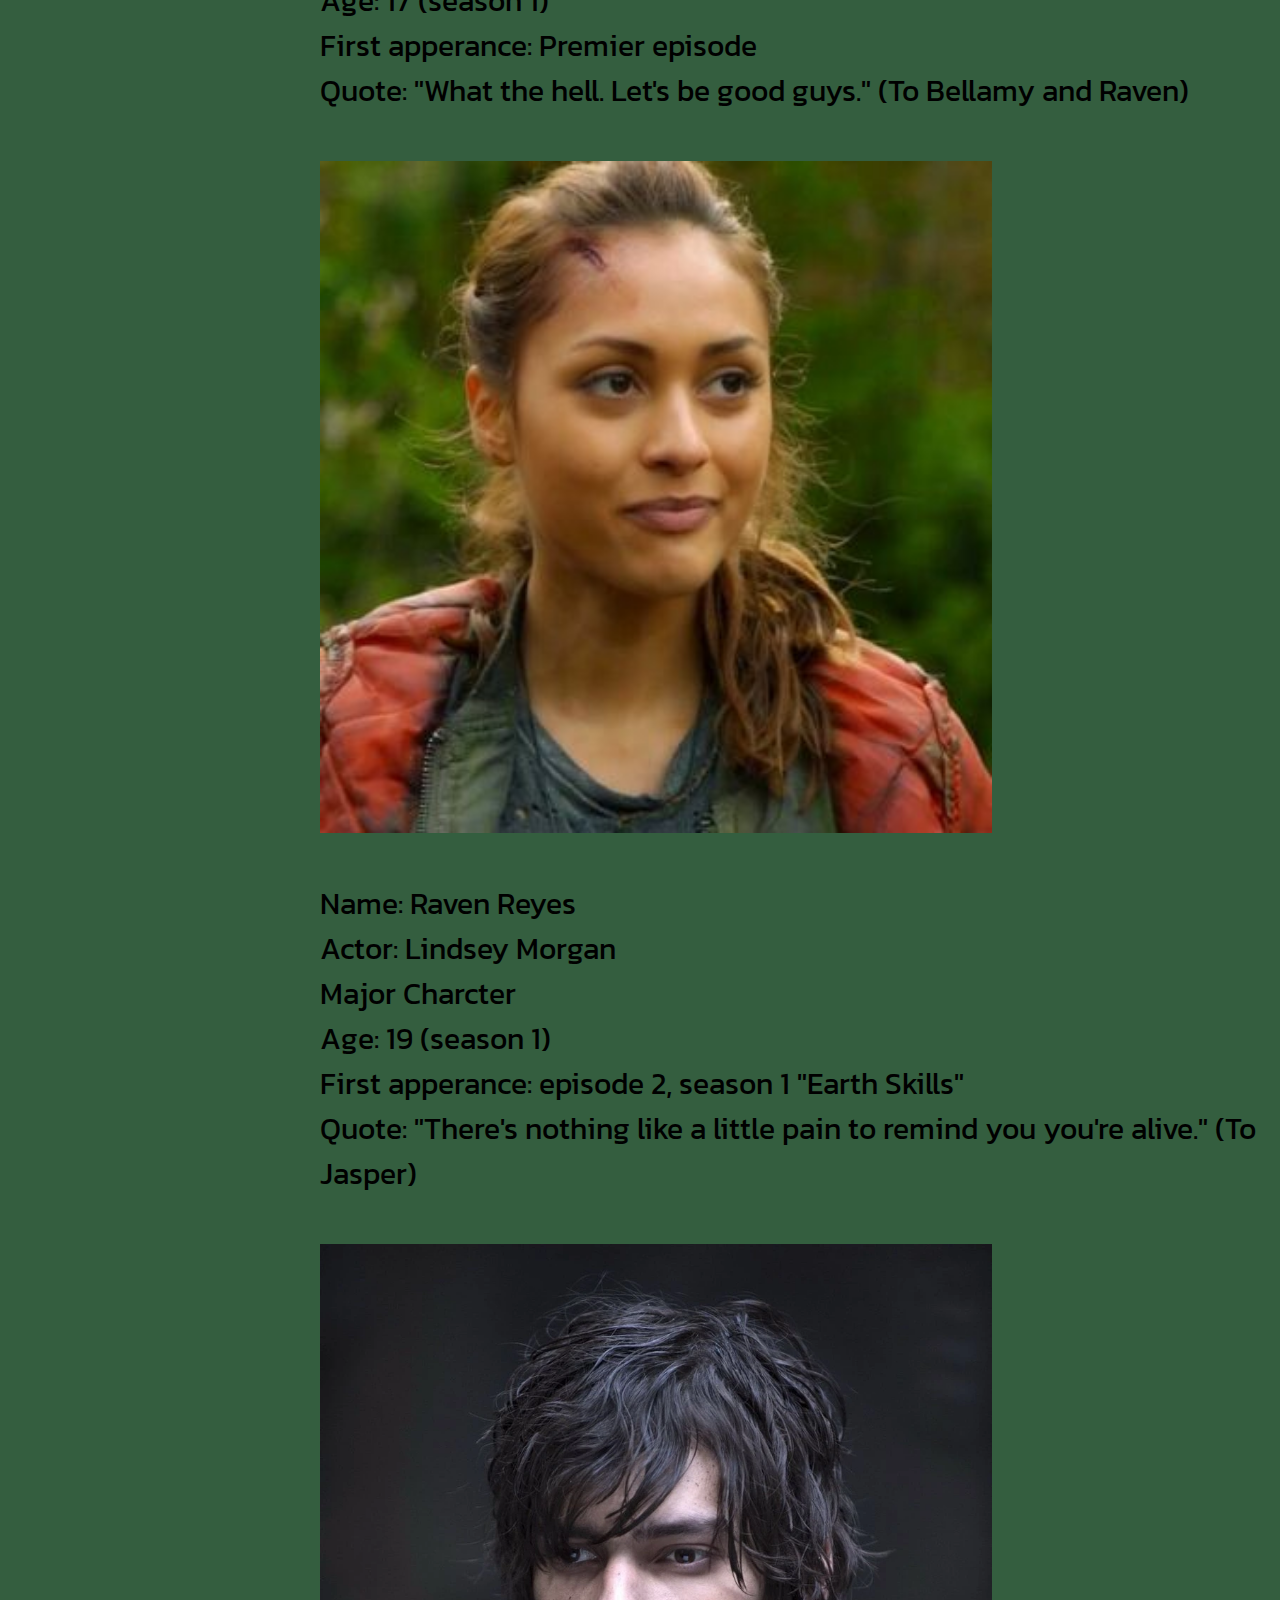
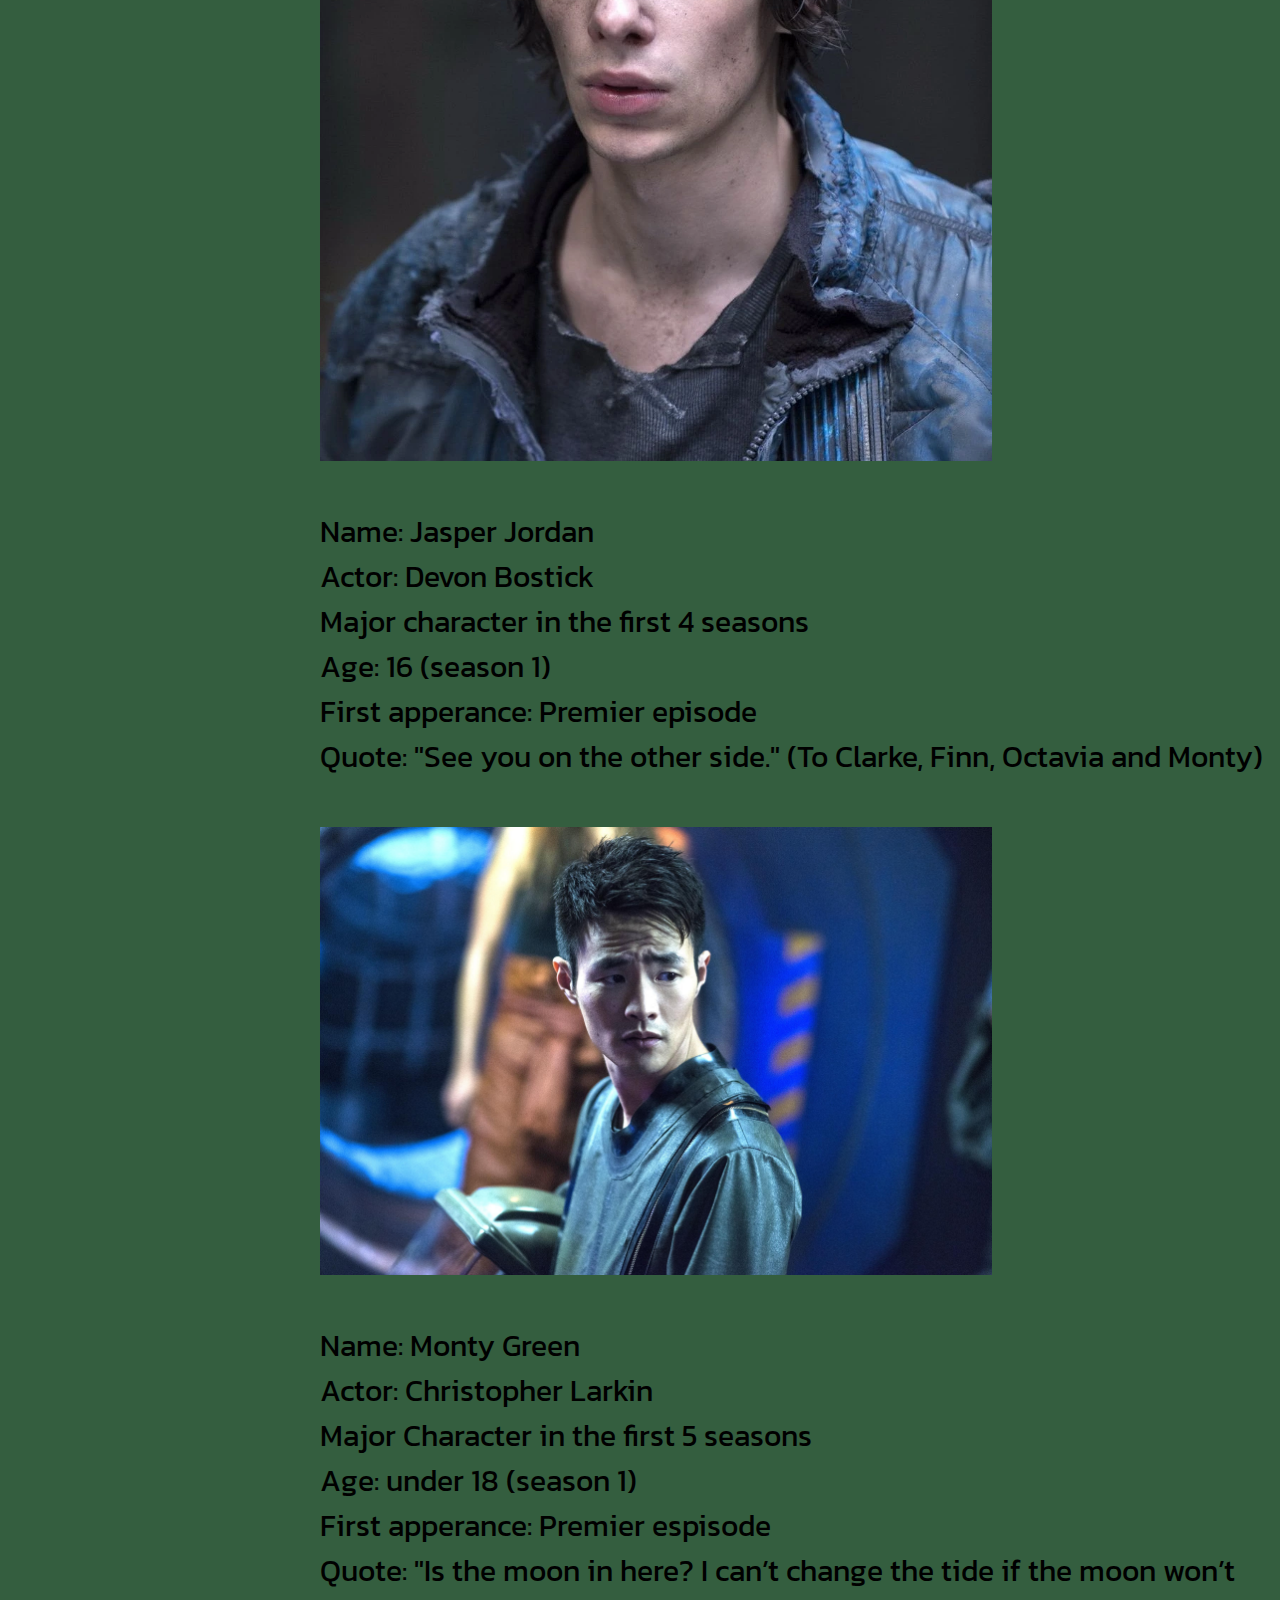
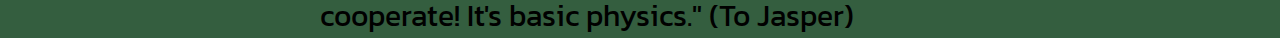
==== commit f34753f6: "V4" ====
--- a/characters.html
+++ b/characters.html
@@ -16,15 +16,15 @@
     <!-- Standard header-->
     <img id="logga" src=img/logga.png alt="Picture of the logo of the series" onclick="document.location.href='index.html'">
 
-      <p id="home" class="länkdesign"><a href="index.html" title="Home">Home</a></p>
-      <p id="seasons" class="länkdesign"><a href="teaser-seasons.html" title="Seasons">Seasons</a></p>
-      <p id="characters" class="länkdesign"><a href="characters.html" title="Characters">Characters</a></p>
-      <p id="streaming" class="länkdesign"><a href="https://www.netflix.com/se/" title="Streaming">Streaming</a></p>
+      <p id="home" class="lankdesign"><a href="index.html" title="Home">Home</a></p>
+      <p id="seasons" class="lankdesign"><a href="teaser-seasons.html" title="Seasons">Seasons</a></p>
+      <p id="characters" class="lankdesign"><a href="characters.html" title="Characters">Characters</a></p>
+      <p id="streaming" class="lankdesign"><a href="https://www.netflix.com/se/" title="Streaming">Streaming</a></p>
 
-    <h2 class="teaser">Characters</h2>
+    <h1 class="title">Characters</h1>
 
     <!-- Lista med länkar till info om de olika karaktärerna -->
-    <ul class="characters länk">
+    <ul class="characters lank">
       <li><a href="#clarke" title="clarke">Clarke</a></li>
       <li><a href="#bellamy" title="bellamy">Bellamy</a></li>
       <li><a href="#octavia" title="octavia">Octavia</a></li>
@@ -36,7 +36,7 @@
     </ul>
 
     <!-- Bild på varje karaktär samt lite info -->
-    <img class="left" src="img/ClarkeGriffin.jpeg" alt="Bild på karaktären Clarke Griffin">
+    <img class="left" src="img/ClarkeGriffin.jpeg" alt="Picture of the character Clarke Griffin">
     <ul id="clarke" class="right">
       <li>Name: Clarke Griffin</li>
       <li>Actor: Eliza Taylor</li>
@@ -46,7 +46,7 @@
       <li>Quote:"I bear it, so they don't have to."</li>
     </ul>
 
-    <img class="left" src="img/Bellamy.jpeg" alt="Bild på karaktären Bellamy Blake">
+    <img class="left" src="img/Bellamy.jpeg" alt="Picture of the character Bellamy Blake">
     <ul id="bellamy" class="right">
       <li>Name: Bellamy Blake</li>
       <li>Actor: Bob Morley</li>
@@ -56,7 +56,7 @@
       <li>Quote: "Who we are and who we need to be to survive are two very different things."</li>
     </ul>
 
-    <img class="left" src="img/Octavia.jpeg" alt="Bild på karaktären Octavia Blake">
+    <img class="left" src="img/Octavia.jpeg" alt="Picture of the character Octavia Blake">
     <ul id="octavia" class="right">
       <li>Name: Octavia Blake</li>
       <li>Actor: Marie Avgeropoulos</li>
@@ -67,7 +67,7 @@
         we are mankind ... if I kill you, I kill myself!" (To Wonkru and the diciples)</li>
     </ul>
 
-    <img class="left" src="img/Finn.jpeg" alt="Bild på karaktären Finn Collins">
+    <img class="left" src="img/Finn.jpeg" alt="Picture of the character Finn Collins">
     <ul id="finn" class="right">
       <li>Name: Finn Collins</li>
       <li>Actor: Thomas McDonell</li>
@@ -77,7 +77,7 @@
       <li>Quote: "Thanks princess" (To Clarke Griffin)</li>
     </ul>
 
-    <img class="left" src="img/JohnMurphy.jpeg" alt="Bild på karaktären John Murphy">
+    <img class="left" src="img/JohnMurphy.jpeg" alt="Picture of the character John Murphy">
     <ul id="john" class="right">
       <li>Name: John Murphy</li>
       <li>Actor: Richard Harmon</li>
@@ -87,7 +87,7 @@
       <li>Quote: "What the hell. Let's be good guys." (To Bellamy and Raven)</li>
     </ul>
 
-    <img class="left" src="img/Raven.jpeg" alt="Bild på karaktären Raven Reyes">
+    <img class="left" src="img/Raven.jpeg" alt="Picture of the character Raven Reyes">
     <ul id="raven" class="right">
       <li>Name: Raven Reyes</li>
       <li>Actor: Lindsey Morgan</li>
@@ -97,7 +97,7 @@
       <li>Quote: "There's nothing like a little pain to remind you you're alive." (To Jasper)</li>
     </ul>
 
-    <img class="left" src="img/Jasper.jpeg" alt="Bild på karaktären Jasper Jordan">
+    <img class="left" src="img/Jasper.webp" alt="Picture of the character Jasper Jordan">
     <ul id="jasper" class="right">
       <li>Name: Jasper Jordan</li>
       <li>Actor: Devon Bostick</li>
@@ -107,7 +107,7 @@
       <li>Quote: "See you on the other side." (To Clarke, Finn, Octavia and Monty)</li>
     </ul>
 
-    <img class="left" src="img/Monty.jpeg" alt="Bild på karaktären Monty Green">
+    <img class="left" src="img/Monty.jpeg" alt="Picture of the character Monty Green">
     <ul id="monty" class="right">
       <li>Name: Monty Green</li>
       <li>Actor: Christopher Larkin</li>
--- a/css/style.css
+++ b/css/style.css
@@ -1,9 +1,12 @@
 body{
+  font-size: 190%;
+  font-family: 'Kanit', sans-serif;
+  background-color: rgb(52, 94, 63);
+}
+
+*{
   margin: 0;
   padding: 0;
-  font-size: 30px;
-  font-family: 'Kanit', sans-serif;
-  background-color: rgb(52, 94, 63);
 }
 
 /* Alla listor */
@@ -19,6 +22,7 @@
 /* H1 - bild på loggan*/
 #logga{
 justify-self:center;
+margin-bottom: 2%;
 }
 
 /*Navigationbar*/
@@ -27,49 +31,50 @@
   align-items: center;
   position: sticky;/* Menyn kommer att följa med när man scrollar förbi menyn*/
   top: 0;
-  font-size: 30px;
+  font-size: 100%;
   font-weight:normal;
 }
 
 /* Style på länkar (färg, storlek)*/
-.länkdesign a:link, a:visited {
+.lankdesign a:link, a:visited {
   color: white;
-  padding:14px 25px;
+  padding:5% 8%;
   text-align: center;
   display: inline-block;
 }
 
 /* Ändrar färg när du håller musen över länken*/
-.länkdesign a:hover, a:active {
+.lankdesign a:hover, a:active {
   background-color: black;
-  padding:14px 25px;
-  border-radius: 15px; /* Länkens kanter blir rundade*/
+  padding:5% 8%;
+  border-radius: 20%; /* Länkens kanter blir rundade*/
 }
 
 /* Bild med kort info om serien över*/
 #signaturbild{
   width: 100%;
-  margin-top: -30px;
+  margin-top: -5%;
 }
 
-.textpåbild{
+.textpabild{
   font-weight: bold; /* Texten är i fetstil*/
   color: black;
-  justify-self:center;
+  justify-self: center;
 }
 
 .infolist{ /* Lista med info över bild */
   background: rgba(255, 255, 255, 0.5); /* Bakgrunden är genomskinlig men inte texten*/
-  border-radius: 8px; /* Textens bakgrund är lite rundad i kanterna*/
+  border-radius: 5%; /* Textens bakgrund är lite rundad i kanterna*/
   text-align: center;
-  padding: 10px 0px 10px 0px;
+  margin: 10% 0% 6% 0%;
+  padding:15px 50px;
 }
 
-.design a:link{ /* LÄnken i texten över bilden */
+.design a:link{ /* Länken i texten över bilden */
   background-color: black;
   color: white;
-  padding: 15px 32px;
-  border-radius: 8px; /* Länkens bakgrund är lite rundad i kanterna*/
+  padding: 3% 10%;
+  border-radius: 5%; /* Länkens bakgrund är lite rundad i kanterna*/
 }
 
 .design a:hover, a:active{ /* Länken i texten över bilden *//* Länkens bakgrund blir grön när man håller musen över den*/
@@ -84,18 +89,22 @@
 }
 
 .review1, .image1{
-  margin-top: 150px;
+  margin-top: 25%;
 }
 
 .review2, .image2{
-  margin-bottom: 150px;
+  margin-bottom: 25%;
 }
 
 .review1, .review2, .streaming{
   text-align: center;
   align-self: center;
-  padding: 10px;
+  padding: 8%;
   font-weight: bold;
+}
+
+.streamingtext{
+  margin-bottom:5%;
 }
 
 .image3{
@@ -105,57 +114,66 @@
 
 .lastimage{
   width:100%;
-  margin-top: 150px;
+  margin-top: 15%;
 }
 
 /* Teaser/Seasons / Characters*/
 
 .seasons, .characters{
   background-color: black;
-  border-radius: 8px; /* Menyns bakgrund blir rundad i kanterna */
+  border-radius: 8%; /* Menyns bakgrund blir rundad i kanterna */
   position: sticky;/* Menyn kommer att följa med när man scrollar förbi menyn*/
-  top: 100px;
+  top: 10%;
   justify-self: center;
   text-align: center;
   align-self: center;
-  padding: 14px 25px;
+  padding: 5% 8%;
 }
 
-.länk a:link{
+.lank a:link{
   color: white;
   background-color: black;
-  border-radius: 8px; /* Menyns bakgrund blir rundad i kanterna */
+  border-radius: 8%; /* Menyns bakgrund blir rundad i kanterna */
 }
 
-.länk a:hover, a:active{ /* Länkar i menyn till seasons och characters */
+.lank a:hover, a:active{ /* Länkar i menyn till seasons och characters */
   background-color: rgb(35, 47, 32);
-  border-radius: 8px; /* Menyns bakgrund blir rundad i kanterna */
+  border-radius: 8%; /* Menyns bakgrund blir rundad i kanterna */
   justify-self: center;
+}
+
+.title{
+  margin-top:5%;
 }
 
 .left{
   width: 70%;
+  margin: 5% 0% 5% 0%;
 }
 
 @media only screen and (max-width: 480px) {/* FÖr mobil */
   *{
-    font-size: 20px;
+    font-size: 89%;
   }
 
   #signaturbild{
-    height: 320px;
+    height: 120%;
   }
 
-  .review1, .image1, .lastimage{
-    margin-top: 50px;
+  .image1, .lastimage{
+    margin-top: 20%;
   }
 
   .review2, .image2{
     margin-bottom: 50px;
   }
 
-  h1.teaser{
-    font-size: 30px;
+  .review1{
+    margin:5% 0%;
+  }
+
+  h1.title{
+    font-size: 150%;
   }
 
   .left{
@@ -167,6 +185,6 @@
   }
 
   .seasons, .characters{
-    margin-right: 10px;
+    margin-right: 5%;
   }
 }
--- a/css/grid.css
+++ b/css/grid.css
@@ -41,59 +41,60 @@
   grid-row: 3/4;
 }
 
-.textpåbild{
+.textpabild{
   grid-column: 1/3;
   grid-row: 3/4;
 }
 
 /* Reviewer med tillhörande bilder */
+.review{
+  grid-column: 1/-1;
+  grid-row:4/5;
+}
+
 .review1{
   grid-column: 1/3;
-  grid-row: 4/5;
+  grid-row: 5/6;
 }
 
 .image1{
   grid-column: 3/5;
-  grid-row: 4/5;
+  grid-row: 5/6;
 }
 
 .review2{
   grid-column: 3/5;
-  grid-row: 5/6;
+  grid-row: 6/7;
 }
 
 .image2{
   grid-column: 1/3;
-  grid-row: 5/6;
+  grid-row: 6/7;
 }
 
 /* Bild på netflix med tillhörande länk */
 .streaming{
   grid-column: 3/6;
-  grid-row: 6/7;
+  grid-row: 7/8;
 }
 
 .image3{
   grid-column: 1/3;
-  grid-row: 6/7;
+  grid-row: 7/8;
 }
 
 /* Sista bilden */
 .lastimage{
   grid-column: 1/-1;
-  grid-row: 7/8;
+  grid-row: 8/9;
 }
 
 /* Teaser - seasons / Character */
-h1.teaser{
+h1.title{
   grid-row: 3/4;
 }
 
-h2.teaser{
-  grid-row: 3/4;
-}
-
-.teaser{
+.title{
   grid-column: 2/-1;
   grid-row: 4/5;
 }
@@ -105,14 +106,14 @@
 }
 
 /* Bilder med tillhörande info */
-.teaser, .left, .right{
+.title, .left, .right{
   grid-column: 2/5;
 }
 
 
 @media only screen and (max-width: 480px) { /* För mobil */
 /* Startsidan */
-  .textpåbild{
+  .textpabild{
     grid-column:1/5;
   }
 
